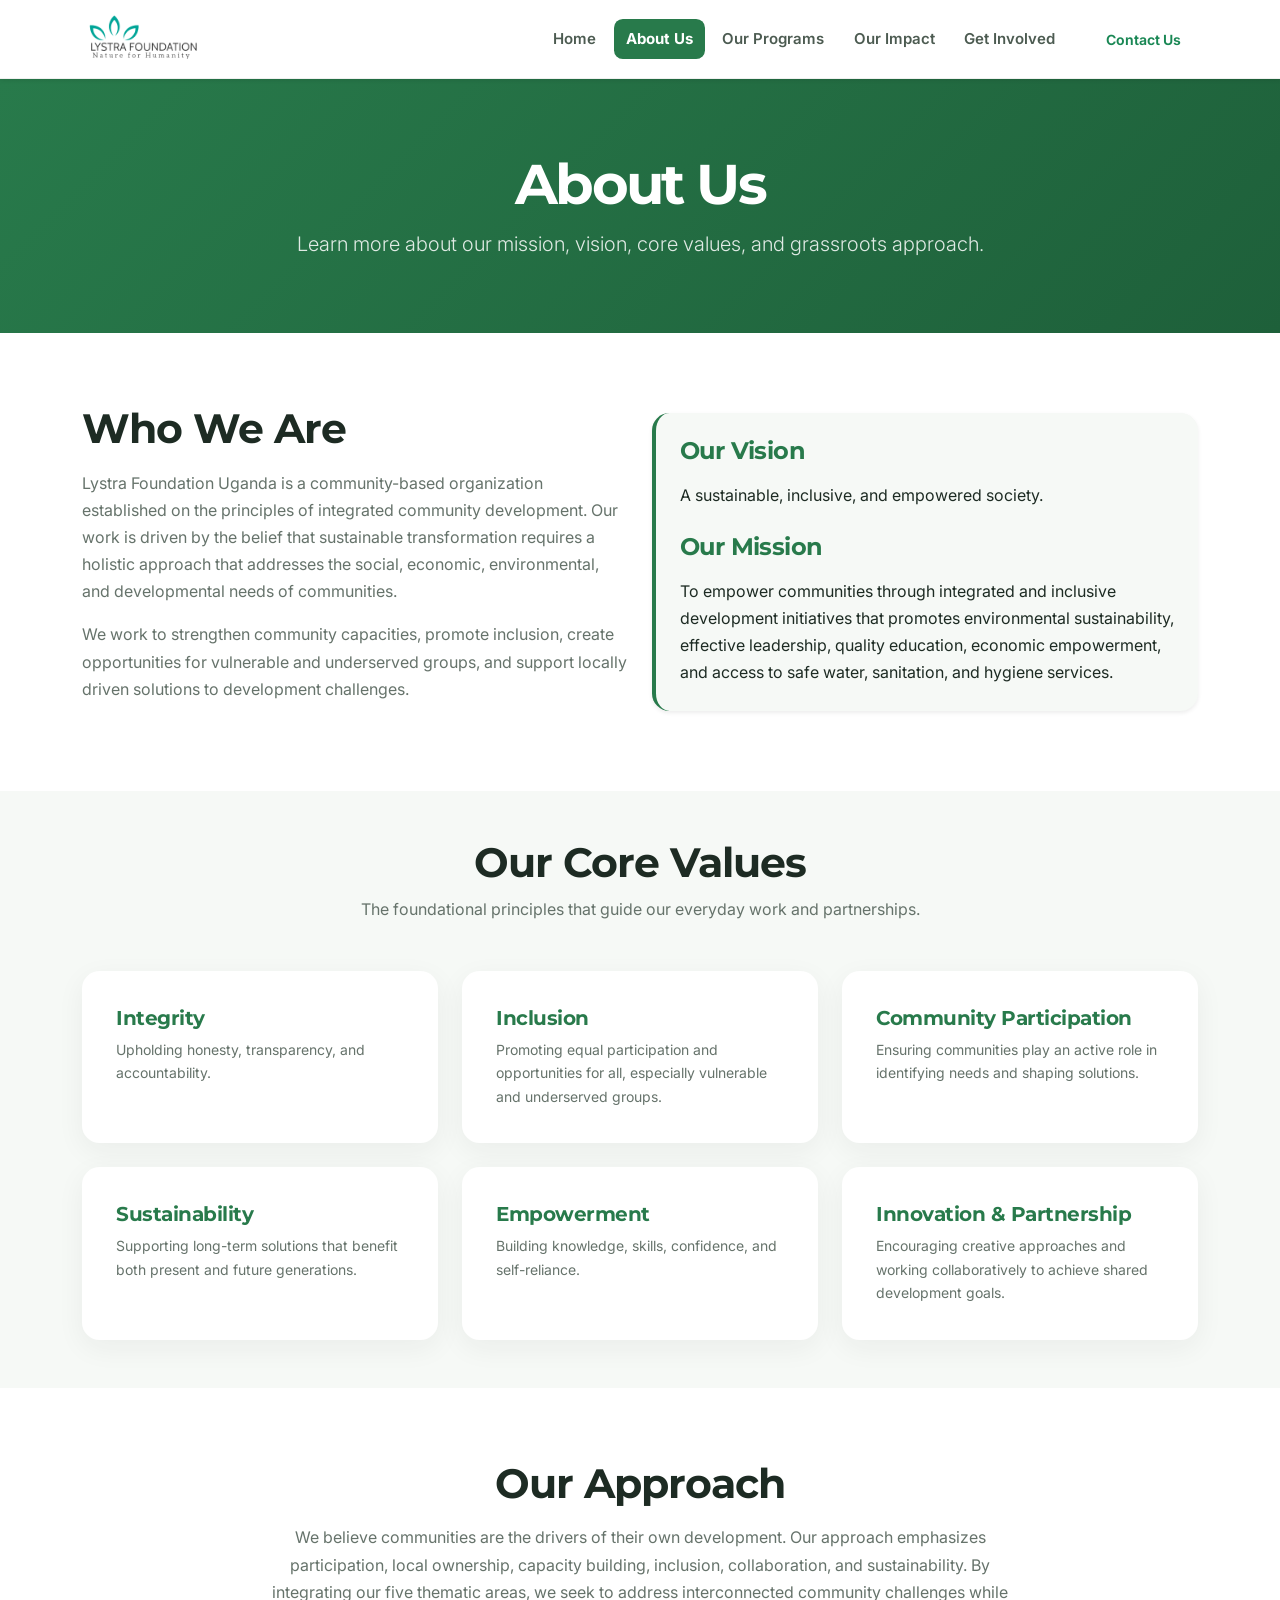
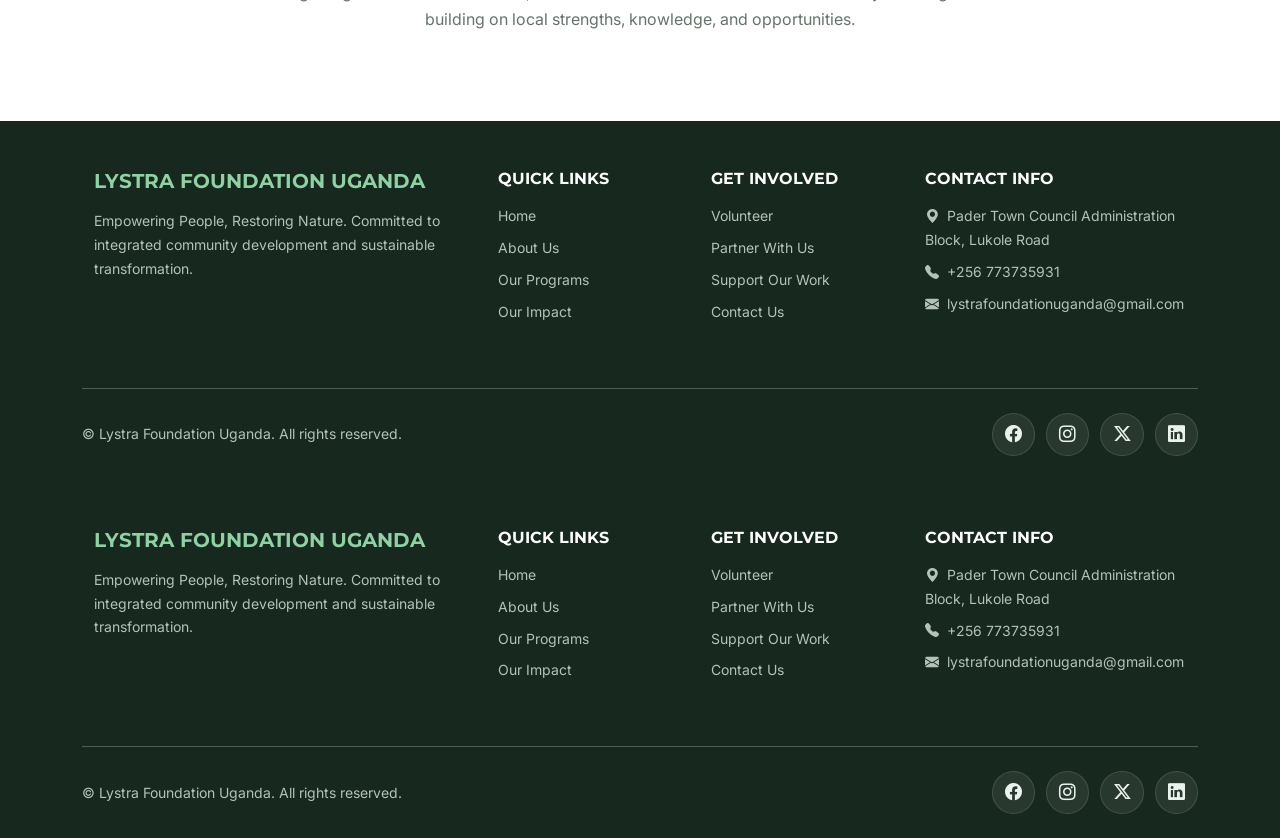
==== about.html @ f98d4e25 "Polish static site headers and homepage hero Co-authored-by: Copilot <223556219+Copilot@users.norepl" ====
<!DOCTYPE html>
<html lang="en">
<head>
    <meta charset="UTF-8">
    <meta name="viewport" content="width=device-width, initial-scale=1.0">
    <title>About Us | Lystra Foundation Uganda</title>
    <link rel="preconnect" href="https://fonts.googleapis.com">
    <link rel="preconnect" href="https://fonts.gstatic.com" crossorigin>
    <link href="https://fonts.googleapis.com/css2?family=Inter:wght@400;500;600;700&family=Montserrat:wght@300;400;500;600;700&display=swap" rel="stylesheet">
    <link href="https://cdn.jsdelivr.net/npm/bootstrap@5.3.2/dist/css/bootstrap.min.css" rel="stylesheet">
    <link href="https://cdn.jsdelivr.net/npm/bootstrap-icons@1.11.3/font/bootstrap-icons.min.css" rel="stylesheet">
    <link rel="stylesheet" href="assets/css/style.css">
</head>
<body>
    <nav class="navbar navbar-expand-lg navbar-light bg-white sticky-top shadow-sm" aria-label="Main navigation">
        <div class="container align-items-center">
            <a class="navbar-brand" href="index.html" aria-label="Lystra Foundation home">
                <img src="assets/images/lystra-logo.png" alt="Lystra Foundation — Nature for Humanity">
            </a>
            <button class="navbar-toggler" type="button" data-bs-toggle="collapse" data-bs-target="#navbarNav" aria-controls="navbarNav" aria-expanded="false" aria-label="Toggle navigation">
                <span class="navbar-toggler-icon"></span>
            </button>
            <div class="collapse navbar-collapse" id="navbarNav">
                <ul class="navbar-nav ms-lg-auto align-items-lg-center">
                    <li class="nav-item"><a class="nav-link" href="index.html">Home</a></li>
                    <li class="nav-item"><a class="nav-link active" href="about.html" aria-current="page">About Us</a></li>
                    <li class="nav-item"><a class="nav-link" href="programs.html">Our Programs</a></li>
                    <li class="nav-item"><a class="nav-link" href="impact.html">Our Impact</a></li>
                    <li class="nav-item"><a class="nav-link" href="get-involved.html">Get Involved</a></li>
                    <li class="nav-item ms-lg-3"><a class="btn btn-outline-success btn-sm px-3" href="contact.html">Contact Us</a></li>
                </ul>
            </div>
        </div>
    </nav>
<!-- Page Header -->
<header class="bg-success text-white py-5 text-center">
    <div class="container py-4">
        <h1 class="display-5 fw-bold">About Us</h1>
        <p class="lead mb-0">Learn more about our mission, vision, core values, and grassroots approach.</p>
    </div>
</header>

<!-- Who We Are -->
<section class="py-5">
    <div class="container py-4">
        <div class="row align-items-center">
            <div class="col-lg-6 mb-4 mb-lg-0">
                <h2 class="fw-bold mb-3">Who We Are</h2>
                <p class="text-muted">Lystra Foundation Uganda is a community-based organization established on the principles of integrated community development. Our work is driven by the belief that sustainable transformation requires a holistic approach that addresses the social, economic, environmental, and developmental needs of communities.</p>
                <p class="text-muted">We work to strengthen community capacities, promote inclusion, create opportunities for vulnerable and underserved groups, and support locally driven solutions to development challenges.</p>
            </div>
            <div class="col-lg-6">
                <div class="p-4 bg-light rounded-3 border-start border-4 border-success shadow-sm">
                    <h3 class="h4 fw-bold text-success mb-3">Our Vision</h3>
                    <p class="mb-4">A sustainable, inclusive, and empowered society.</p>
                    <h3 class="h4 fw-bold text-success mb-3">Our Mission</h3>
                    <p class="mb-0">To empower communities through integrated and inclusive development initiatives that promotes environmental sustainability, effective leadership, quality education, economic empowerment, and access to safe water, sanitation, and hygiene services.</p>
                </div>
            </div>
        </div>
    </div>
</section>

<!-- Core Values -->
<section class="py-5 bg-light">
    <div class="container">
        <div class="text-center mb-5">
            <h2 class="fw-bold">Our Core Values</h2>
            <p class="text-muted">The foundational principles that guide our everyday work and partnerships.</p>
        </div>
        <div class="row g-4">
            <div class="col-md-4">
                <div class="card h-100 border-0 shadow-sm p-3">
                    <div class="card-body">
                        <h4 class="h5 fw-bold text-success">Integrity</h4>
                        <p class="text-muted small mb-0">Upholding honesty, transparency, and accountability.</p>
                    </div>
                </div>
            </div>
            <div class="col-md-4">
                <div class="card h-100 border-0 shadow-sm p-3">
                    <div class="card-body">
                        <h4 class="h5 fw-bold text-success">Inclusion</h4>
                        <p class="text-muted small mb-0">Promoting equal participation and opportunities for all, especially vulnerable and underserved groups.</p>
                    </div>
                </div>
            </div>
            <div class="col-md-4">
                <div class="card h-100 border-0 shadow-sm p-3">
                    <div class="card-body">
                        <h4 class="h5 fw-bold text-success">Community Participation</h4>
                        <p class="text-muted small mb-0">Ensuring communities play an active role in identifying needs and shaping solutions.</p>
                    </div>
                </div>
            </div>
            <div class="col-md-4">
                <div class="card h-100 border-0 shadow-sm p-3">
                    <div class="card-body">
                        <h4 class="h5 fw-bold text-success">Sustainability</h4>
                        <p class="text-muted small mb-0">Supporting long-term solutions that benefit both present and future generations.</p>
                    </div>
                </div>
            </div>
            <div class="col-md-4">
                <div class="card h-100 border-0 shadow-sm p-3">
                    <div class="card-body">
                        <h4 class="h5 fw-bold text-success">Empowerment</h4>
                        <p class="text-muted small mb-0">Building knowledge, skills, confidence, and self-reliance.</p>
                    </div>
                </div>
            </div>
            <div class="col-md-4">
                <div class="card h-100 border-0 shadow-sm p-3">
                    <div class="card-body">
                        <h4 class="h5 fw-bold text-success">Innovation & Partnership</h4>
                        <p class="text-muted small mb-0">Encouraging creative approaches and working collaboratively to achieve shared development goals.</p>
                    </div>
                </div>
            </div>
        </div>
    </div>
</section>

<!-- Our Approach -->
<section class="py-5">
    <div class="container py-4">
        <div class="row justify-content-center text-center">
            <div class="col-lg-8">
                <h2 class="fw-bold mb-3">Our Approach</h2>
                <p class="text-muted">We believe communities are the drivers of their own development. Our approach emphasizes participation, local ownership, capacity building, inclusion, collaboration, and sustainability. By integrating our five thematic areas, we seek to address interconnected community challenges while building on local strengths, knowledge, and opportunities.</p>
            </div>
        </div>
    </div>
</section>

<!-- Footer -->
    <footer class="bg-dark text-white pt-5 pb-4">
        <div class="container text-center text-md-start">
            <div class="row g-4">
                <div class="col-md-4 col-lg-4 col-xl-4 mx-auto mb-4">
                    <h5 class="text-uppercase fw-bold text-success mb-3">Lystra Foundation Uganda</h5>
                    <p class="small text-muted">Empowering People, Restoring Nature. Committed to integrated community development and sustainable transformation.</p>
                </div>
                <div class="col-md-2 col-lg-2 col-xl-2 mx-auto mb-4">
                    <h6 class="text-uppercase fw-bold mb-3">Quick Links</h6>
                    <ul class="list-unstyled small">
                        <li class="mb-2"><a href="index.html" class="text-decoration-none text-muted">Home</a></li>
                        <li class="mb-2"><a href="about.html" class="text-decoration-none text-muted">About Us</a></li>
                        <li class="mb-2"><a href="programs.html" class="text-decoration-none text-muted">Our Programs</a></li>
                        <li class="mb-2"><a href="impact.html" class="text-decoration-none text-muted">Our Impact</a></li>
                    </ul>
                </div>
                <div class="col-md-3 col-lg-2 col-xl-2 mx-auto mb-4">
                    <h6 class="text-uppercase fw-bold mb-3">Get Involved</h6>
                    <ul class="list-unstyled small">
                        <li class="mb-2"><a href="get-involved.html" class="text-decoration-none text-muted">Volunteer</a></li>
                        <li class="mb-2"><a href="get-involved.html" class="text-decoration-none text-muted">Partner With Us</a></li>
                        <li class="mb-2"><a href="get-involved.html" class="text-decoration-none text-muted">Support Our Work</a></li>
                        <li class="mb-2"><a href="contact.html" class="text-decoration-none text-muted">Contact Us</a></li>
                    </ul>
                </div>
                <div class="col-md-4 col-lg-3 col-xl-3 mx-auto mb-md-0 mb-4">
                    <h6 class="text-uppercase fw-bold mb-3">Contact Info</h6>
                    <p class="small text-muted mb-2"><i class="bi bi-geo-alt-fill me-2"></i>Pader Town Council Administration Block, Lukole Road</p>
                    <p class="small text-muted mb-2"><i class="bi bi-telephone-fill me-2"></i>+256 773735931</p>
                    <p class="small text-muted mb-0"><i class="bi bi-envelope-fill me-2"></i>lystrafoundationuganda@gmail.com</p>
                </div>
            </div>
            <hr class="my-4 bg-secondary">
            <div class="row align-items-center gy-3">
                <div class="col-md-7 text-center text-md-start">
                    <p class="small text-muted mb-0">&copy; Lystra Foundation Uganda. All rights reserved.</p>
                </div>
                <div class="col-md-5 text-center text-md-end">
                    <div class="social-links" aria-label="Social media links">
                        <a href="#" aria-label="Facebook"><i class="bi bi-facebook"></i></a>
                        <a href="#" aria-label="Instagram"><i class="bi bi-instagram"></i></a>
                        <a href="#" aria-label="X"><i class="bi bi-twitter-x"></i></a>
                        <a href="#" aria-label="LinkedIn"><i class="bi bi-linkedin"></i></a>
                    </div>
                </div>
            </div>
        </div>
    </footer>

    <!-- Bootstrap 5 JS Bundle -->
    <script src="https://cdn.jsdelivr.net/npm/bootstrap@5.3.2/dist/js/bootstrap.bundle.min.js"></script>
    <!-- Custom JS -->
    <script src="assets/js/main.js"></script>
</body>
</html>

<!-- Footer -->
    <footer class="bg-dark text-white pt-5 pb-4">
        <div class="container text-center text-md-start">
            <div class="row g-4">
                <div class="col-md-4 col-lg-4 col-xl-4 mx-auto mb-4">
                    <h5 class="text-uppercase fw-bold text-success mb-3">Lystra Foundation Uganda</h5>
                    <p class="small text-muted">Empowering People, Restoring Nature. Committed to integrated community development and sustainable transformation.</p>
                </div>
                <div class="col-md-2 col-lg-2 col-xl-2 mx-auto mb-4">
                    <h6 class="text-uppercase fw-bold mb-3">Quick Links</h6>
                    <ul class="list-unstyled small">
                        <li class="mb-2"><a href="index.html" class="text-decoration-none text-muted">Home</a></li>
                        <li class="mb-2"><a href="about.html" class="text-decoration-none text-muted">About Us</a></li>
                        <li class="mb-2"><a href="programs.html" class="text-decoration-none text-muted">Our Programs</a></li>
                        <li class="mb-2"><a href="impact.html" class="text-decoration-none text-muted">Our Impact</a></li>
                    </ul>
                </div>
                <div class="col-md-3 col-lg-2 col-xl-2 mx-auto mb-4">
                    <h6 class="text-uppercase fw-bold mb-3">Get Involved</h6>
                    <ul class="list-unstyled small">
                        <li class="mb-2"><a href="get-involved.html" class="text-decoration-none text-muted">Volunteer</a></li>
                        <li class="mb-2"><a href="get-involved.html" class="text-decoration-none text-muted">Partner With Us</a></li>
                        <li class="mb-2"><a href="get-involved.html" class="text-decoration-none text-muted">Support Our Work</a></li>
                        <li class="mb-2"><a href="contact.html" class="text-decoration-none text-muted">Contact Us</a></li>
                    </ul>
                </div>
                <div class="col-md-4 col-lg-3 col-xl-3 mx-auto mb-md-0 mb-4">
                    <h6 class="text-uppercase fw-bold mb-3">Contact Info</h6>
                    <p class="small text-muted mb-2"><i class="bi bi-geo-alt-fill me-2"></i>Pader Town Council Administration Block, Lukole Road</p>
                    <p class="small text-muted mb-2"><i class="bi bi-telephone-fill me-2"></i>+256 773735931</p>
                    <p class="small text-muted mb-0"><i class="bi bi-envelope-fill me-2"></i>lystrafoundationuganda@gmail.com</p>
                </div>
            </div>
            <hr class="my-4 bg-secondary">
            <div class="row align-items-center gy-3">
                <div class="col-md-7 text-center text-md-start">
                    <p class="small text-muted mb-0">&copy; Lystra Foundation Uganda. All rights reserved.</p>
                </div>
                <div class="col-md-5 text-center text-md-end">
                    <div class="social-links" aria-label="Social media links">
                        <a href="#" aria-label="Facebook"><i class="bi bi-facebook"></i></a>
                        <a href="#" aria-label="Instagram"><i class="bi bi-instagram"></i></a>
                        <a href="#" aria-label="X"><i class="bi bi-twitter-x"></i></a>
                        <a href="#" aria-label="LinkedIn"><i class="bi bi-linkedin"></i></a>
                    </div>
                </div>
            </div>
        </div>
    </footer>

    <!-- Bootstrap 5 JS Bundle -->
    <script src="https://cdn.jsdelivr.net/npm/bootstrap@5.3.2/dist/js/bootstrap.bundle.min.js"></script>
    <!-- Custom JS -->
    <script src="assets/js/main.js"></script>
</body>
</html>
---- assets/css/style.css ----
:root {
    --bs-success: #287a4b;
    --bs-success-rgb: 40, 122, 75;
    --bs-light-rgb: 246, 249, 246;
    --lystra-ink: #1d2b23;
    --lystra-muted: #66736b;
    --lystra-green: #287a4b;
    --lystra-green-dark: #1e603a;
    --lystra-surface: #f6f9f6;
    --lystra-border: #e4ebe5;
    --lystra-radius: 1.1rem;
    --lystra-shadow: 0 1rem 2.5rem rgba(29, 43, 35, 0.08);
}

html {
    scroll-behavior: smooth;
}

body {
    color: var(--lystra-ink);
    background: #fff;
    font-family: Inter, -apple-system, BlinkMacSystemFont, "Segoe UI", Roboto, "Helvetica Neue", Arial, sans-serif;
    line-height: 1.7;
    -webkit-font-smoothing: antialiased;
}

::selection {
    color: #fff;
    background: var(--lystra-green);
}

a {
    text-underline-offset: 0.2em;
}

a:focus-visible,
button:focus-visible,
input:focus-visible,
textarea:focus-visible,
select:focus-visible {
    outline: 3px solid rgba(40, 122, 75, 0.35);
    outline-offset: 3px;
}

h1,
h2,
h3,
h4,
h5,
h6 {
    font-family: Montserrat, "Segoe UI", Roboto, Arial, sans-serif;
    color: var(--lystra-ink);
    line-height: 1.2;
    letter-spacing: -0.025em;
}

.text-muted {
    color: var(--lystra-muted) !important;
}

.navbar {
    border-bottom: 1px solid rgba(29, 43, 35, 0.07);
    padding-top: 0.7rem;
    padding-bottom: 0.7rem;
}

.navbar-brand {
    display: inline-flex;
    align-items: center;
    flex-shrink: 0;
    margin-right: 1.5rem;
    padding-top: 0;
    padding-bottom: 0;
}

.navbar-brand img {
    display: block;
    width: auto;
    max-width: min(15rem, 60vw);
    height: 3.5rem;
    object-fit: contain;
}

.navbar-nav {
    gap: 0.35rem;
}

.navbar .nav-link {
    position: relative;
    padding: 0.6rem 0.75rem !important;
    border-radius: 0.55rem;
    color: #4c5b51;
    font-size: 0.94rem;
    font-weight: 600;
    line-height: 1.35;
    white-space: nowrap;
    transition: color 160ms ease, background-color 160ms ease, transform 160ms ease;
}

.navbar .nav-link:hover,
.navbar .nav-link:focus {
    color: #fff !important;
    background-color: var(--lystra-green-dark);
    transform: translateY(-1px);
}

.navbar .nav-link.active {
    color: #fff !important;
    background-color: var(--lystra-green);
    font-weight: 700;
}

.navbar-toggler {
    border-color: var(--lystra-border);
    padding: 0.45rem 0.65rem;
}

.navbar-toggler:focus {
    box-shadow: 0 0 0 0.2rem rgba(40, 122, 75, 0.14);
}

.navbar-nav .btn {
    display: inline-flex;
    min-height: 2.65rem;
    align-items: center;
    justify-content: center;
    border-color: transparent;
    white-space: nowrap;
}

.btn {
    border-radius: 0.7rem;
    font-weight: 650;
    transition: transform 160ms ease, box-shadow 160ms ease, background-color 160ms ease;
}

.btn-success {
    --bs-btn-bg: var(--lystra-green);
    --bs-btn-border-color: var(--lystra-green);
    --bs-btn-hover-bg: var(--lystra-green-dark);
    --bs-btn-hover-border-color: var(--lystra-green-dark);
    --bs-btn-active-bg: var(--lystra-green-dark);
    --bs-btn-active-border-color: var(--lystra-green-dark);
}

.btn:hover {
    transform: translateY(-1px);
}

body > header.bg-dark,
body > header.bg-success {
    position: relative;
    overflow: hidden;
}

body > header.bg-dark {
    display: flex;
    min-height: clamp(34rem, 72vh, 48rem);
    align-items: center;
    background-position: center;
}

body > header.bg-dark h1 {
    max-width: 850px;
    margin-right: auto;
    margin-left: auto;
    color: #fff;
    font-size: clamp(2.5rem, 6vw, 4.8rem);
    letter-spacing: -0.055em;
    text-wrap: balance;
    text-shadow: 0 2px 24px rgba(0, 0, 0, 0.2);
}

body > header.bg-dark p {
    max-width: 760px;
    text-shadow: 0 1px 12px rgba(0, 0, 0, 0.25);
}

body > header.bg-success {
    background: linear-gradient(135deg, #287a4b 0%, #1e603a 100%) !important;
}

body > header.bg-success h1 {
    color: #fff;
    font-size: clamp(2.25rem, 5vw, 3.5rem);
    letter-spacing: -0.045em;
}

body > header.bg-success p {
    max-width: 760px;
    margin-right: auto;
    margin-left: auto;
    color: rgba(255, 255, 255, 0.86);
}

section h2 {
    font-size: clamp(1.8rem, 3.4vw, 2.55rem);
}

section.bg-light {
    background-color: var(--lystra-surface) !important;
}

.card {
    border-radius: var(--lystra-radius);
    background-color: #fff;
    box-shadow: 0 0.5rem 1.8rem rgba(29, 43, 35, 0.055) !important;
    transition: transform 180ms ease, box-shadow 180ms ease;
}

.card:hover {
    transform: translateY(-4px);
    box-shadow: var(--lystra-shadow) !important;
}

.card .card-body {
    padding: 1.15rem;
}

.rounded-3 {
    border-radius: var(--lystra-radius) !important;
}

.border-start.border-4.border-success {
    border-left-color: var(--lystra-green) !important;
}

.badge.bg-success {
    border-radius: 999px;
    padding: 0.48rem 0.75rem;
    font-weight: 650;
    letter-spacing: 0.015em;
}

.form-label {
    color: var(--lystra-ink);
    font-weight: 600;
}

.form-control {
    min-height: 3rem;
    border-color: #dce5dd;
    border-radius: 0.7rem;
    color: var(--lystra-ink);
}

.form-control:focus {
    border-color: rgba(40, 122, 75, 0.65);
    box-shadow: 0 0 0 0.22rem rgba(40, 122, 75, 0.12);
}

textarea.form-control {
    min-height: auto;
}

footer.bg-dark {
    background: #17281e !important;
}

footer h5,
footer h6 {
    color: #fff;
    letter-spacing: 0;
}

footer .text-success {
    color: #8ed1a3 !important;
}

footer .text-muted {
    color: #b5c2b8 !important;
}

footer a {
    transition: color 160ms ease;
}

footer a:hover {
    color: #fff !important;
}

.social-links {
    display: inline-flex;
    align-items: center;
    justify-content: center;
    gap: 0.7rem;
}

.social-links a {
    display: inline-flex;
    align-items: center;
    justify-content: center;
    width: 2.7rem;
    height: 2.7rem;
    border-radius: 50%;
    background: rgba(255, 255, 255, 0.08);
    color: #eaf2ee !important;
    border: 1px solid rgba(255, 255, 255, 0.12);
    transition: transform 180ms ease, background-color 180ms ease, border-color 180ms ease;
}

.social-links a:hover,
.social-links a:focus-visible {
    transform: translateY(-2px);
    background: rgba(40, 122, 75, 0.28);
    border-color: rgba(40, 122, 75, 0.6);
    color: #fff !important;
    text-decoration: none;
}

.social-links i {
    font-size: 1.05rem;
    line-height: 1;
}

@media (max-width: 991.98px) {
    .navbar-collapse {
        margin-top: 0.75rem;
        padding-top: 0.65rem;
        border-top: 1px solid var(--lystra-border);
    }

    .navbar-nav {
        align-items: stretch !important;
        gap: 0.15rem;
    }

    .navbar .nav-link {
        padding: 0.7rem 0.75rem !important;
    }

    .navbar-nav .btn {
        width: 100%;
        margin-top: 0.35rem;
        padding: 0.65rem 0.9rem !important;
    }

    body > header.bg-dark {
        min-height: 36rem;
    }
}

@media (max-width: 575.98px) {
    .navbar-brand img {
        height: 3rem;
    }

    body > header.bg-dark {
        min-height: 34rem;
    }

    body > header.bg-dark .container {
        padding-top: 3rem !important;
        padding-bottom: 3rem !important;
    }

    body > header.bg-dark .d-flex {
        flex-direction: column;
        align-items: center;
    }

    body > header.bg-dark .d-flex .btn {
        width: min(100%, 18rem);
    }

    footer .container {
        text-align: left !important;
    }
}

@media (prefers-reduced-motion: reduce) {
    html {
        scroll-behavior: auto;
    }

    *,
    *::before,
    *::after {
        transition-duration: 0.01ms !important;
        animation-duration: 0.01ms !important;
        animation-iteration-count: 1 !important;
    }
}
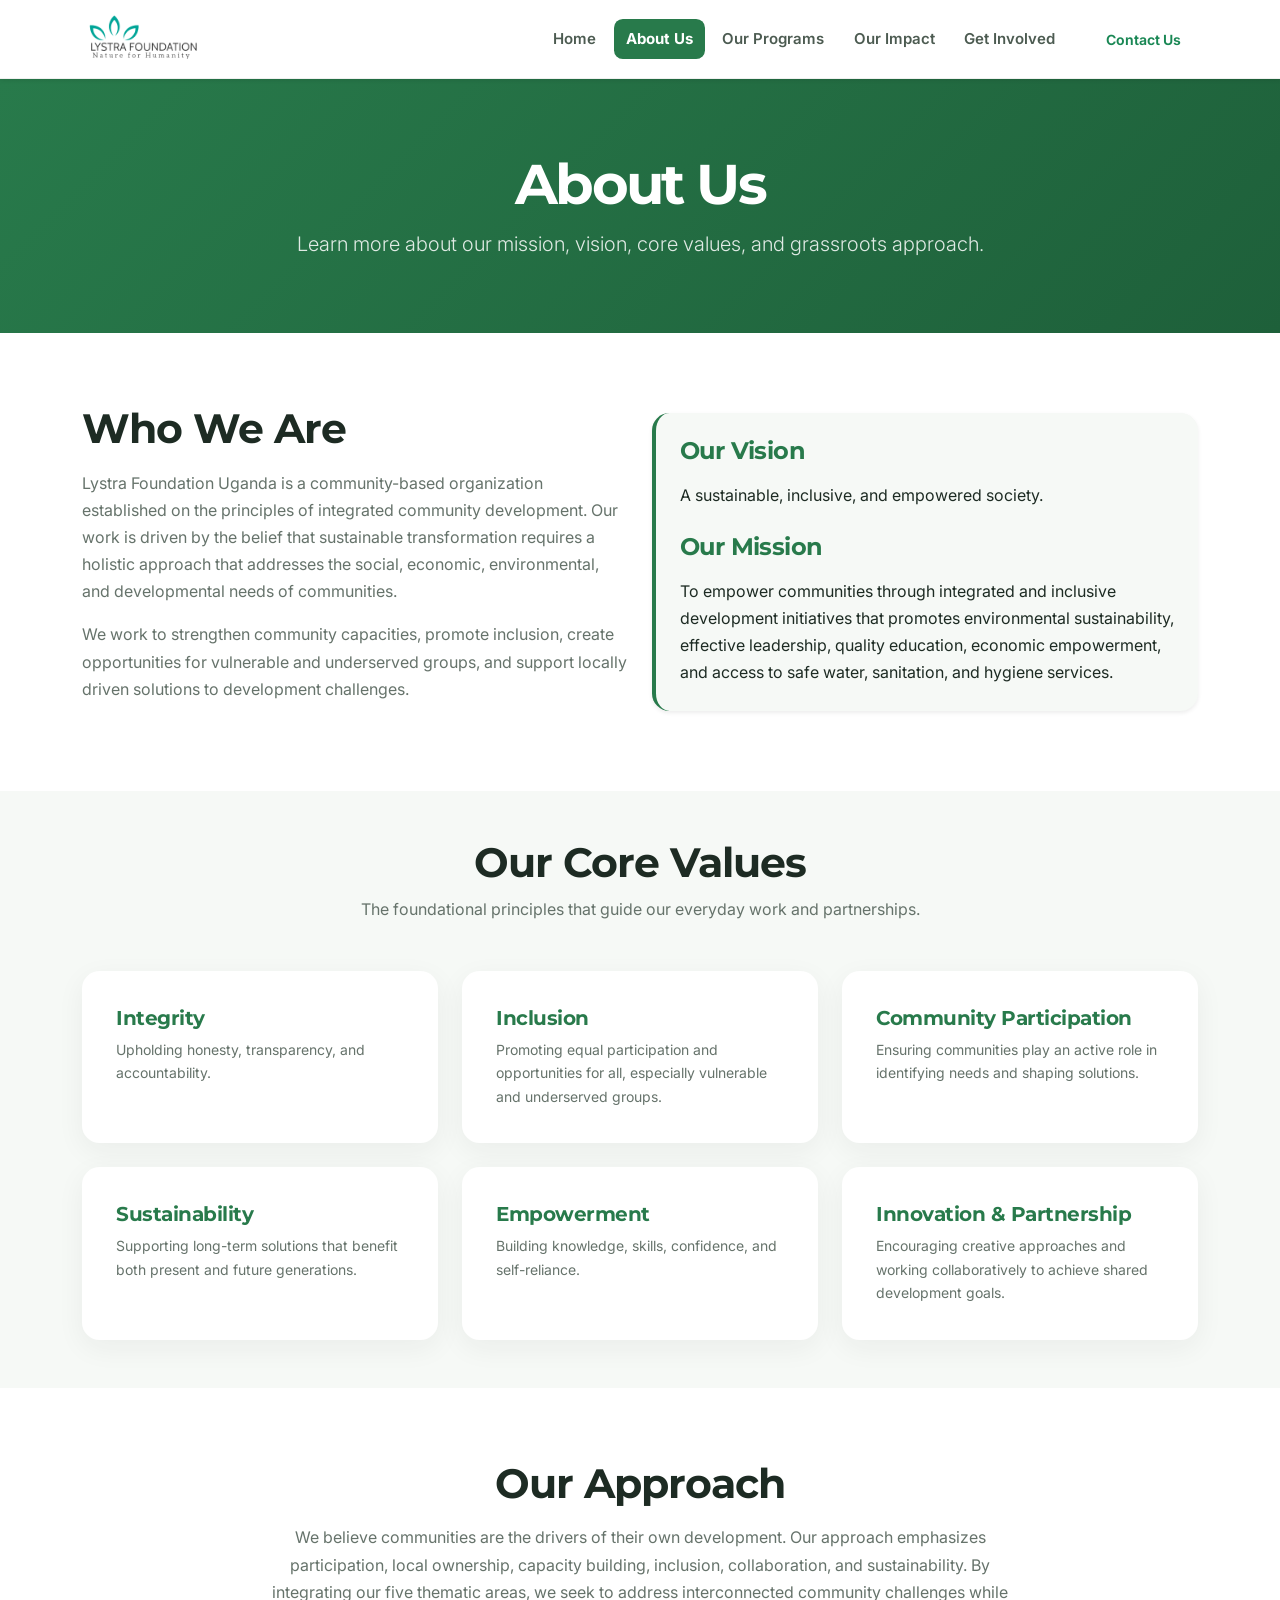
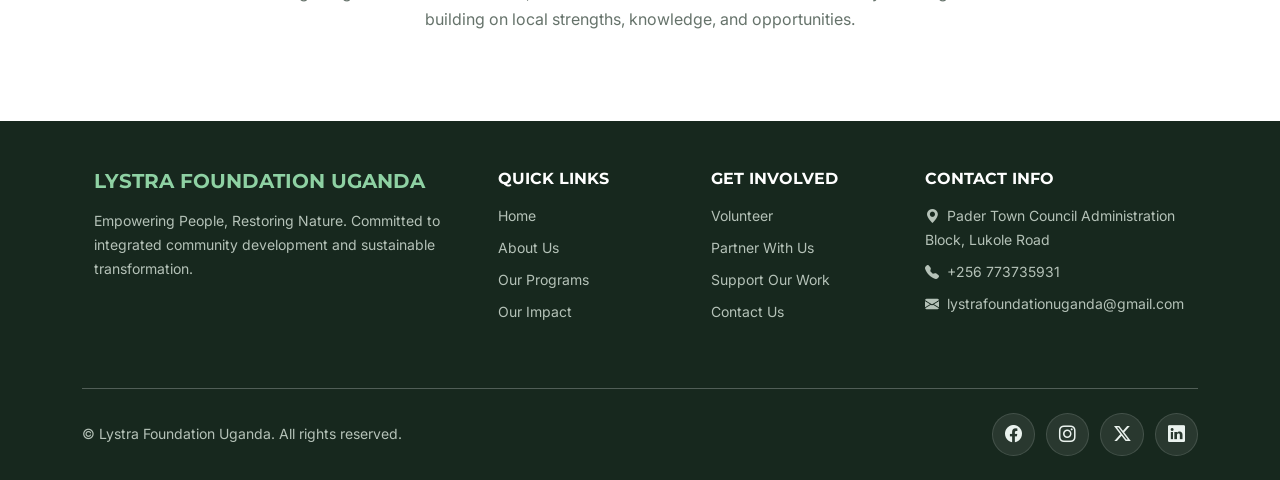
==== commit 7826bf84: "Remove duplicate footer markup Co-authored-by: Copilot <223556219+Copilot@users.noreply.github.com>" ====
--- a/about.html
+++ b/about.html
@@ -188,61 +188,4 @@
     <!-- Custom JS -->
     <script src="assets/js/main.js"></script>
 </body>
-</html>
-
-<!-- Footer -->
-    <footer class="bg-dark text-white pt-5 pb-4">
-        <div class="container text-center text-md-start">
-            <div class="row g-4">
-                <div class="col-md-4 col-lg-4 col-xl-4 mx-auto mb-4">
-                    <h5 class="text-uppercase fw-bold text-success mb-3">Lystra Foundation Uganda</h5>
-                    <p class="small text-muted">Empowering People, Restoring Nature. Committed to integrated community development and sustainable transformation.</p>
-                </div>
-                <div class="col-md-2 col-lg-2 col-xl-2 mx-auto mb-4">
-                    <h6 class="text-uppercase fw-bold mb-3">Quick Links</h6>
-                    <ul class="list-unstyled small">
-                        <li class="mb-2"><a href="index.html" class="text-decoration-none text-muted">Home</a></li>
-                        <li class="mb-2"><a href="about.html" class="text-decoration-none text-muted">About Us</a></li>
-                        <li class="mb-2"><a href="programs.html" class="text-decoration-none text-muted">Our Programs</a></li>
-                        <li class="mb-2"><a href="impact.html" class="text-decoration-none text-muted">Our Impact</a></li>
-                    </ul>
-                </div>
-                <div class="col-md-3 col-lg-2 col-xl-2 mx-auto mb-4">
-                    <h6 class="text-uppercase fw-bold mb-3">Get Involved</h6>
-                    <ul class="list-unstyled small">
-                        <li class="mb-2"><a href="get-involved.html" class="text-decoration-none text-muted">Volunteer</a></li>
-                        <li class="mb-2"><a href="get-involved.html" class="text-decoration-none text-muted">Partner With Us</a></li>
-                        <li class="mb-2"><a href="get-involved.html" class="text-decoration-none text-muted">Support Our Work</a></li>
-                        <li class="mb-2"><a href="contact.html" class="text-decoration-none text-muted">Contact Us</a></li>
-                    </ul>
-                </div>
-                <div class="col-md-4 col-lg-3 col-xl-3 mx-auto mb-md-0 mb-4">
-                    <h6 class="text-uppercase fw-bold mb-3">Contact Info</h6>
-                    <p class="small text-muted mb-2"><i class="bi bi-geo-alt-fill me-2"></i>Pader Town Council Administration Block, Lukole Road</p>
-                    <p class="small text-muted mb-2"><i class="bi bi-telephone-fill me-2"></i>+256 773735931</p>
-                    <p class="small text-muted mb-0"><i class="bi bi-envelope-fill me-2"></i>lystrafoundationuganda@gmail.com</p>
-                </div>
-            </div>
-            <hr class="my-4 bg-secondary">
-            <div class="row align-items-center gy-3">
-                <div class="col-md-7 text-center text-md-start">
-                    <p class="small text-muted mb-0">&copy; Lystra Foundation Uganda. All rights reserved.</p>
-                </div>
-                <div class="col-md-5 text-center text-md-end">
-                    <div class="social-links" aria-label="Social media links">
-                        <a href="#" aria-label="Facebook"><i class="bi bi-facebook"></i></a>
-                        <a href="#" aria-label="Instagram"><i class="bi bi-instagram"></i></a>
-                        <a href="#" aria-label="X"><i class="bi bi-twitter-x"></i></a>
-                        <a href="#" aria-label="LinkedIn"><i class="bi bi-linkedin"></i></a>
-                    </div>
-                </div>
-            </div>
-        </div>
-    </footer>
-
-    <!-- Bootstrap 5 JS Bundle -->
-    <script src="https://cdn.jsdelivr.net/npm/bootstrap@5.3.2/dist/js/bootstrap.bundle.min.js"></script>
-    <!-- Custom JS -->
-    <script src="assets/js/main.js"></script>
-</body>
-</html>
+</html>
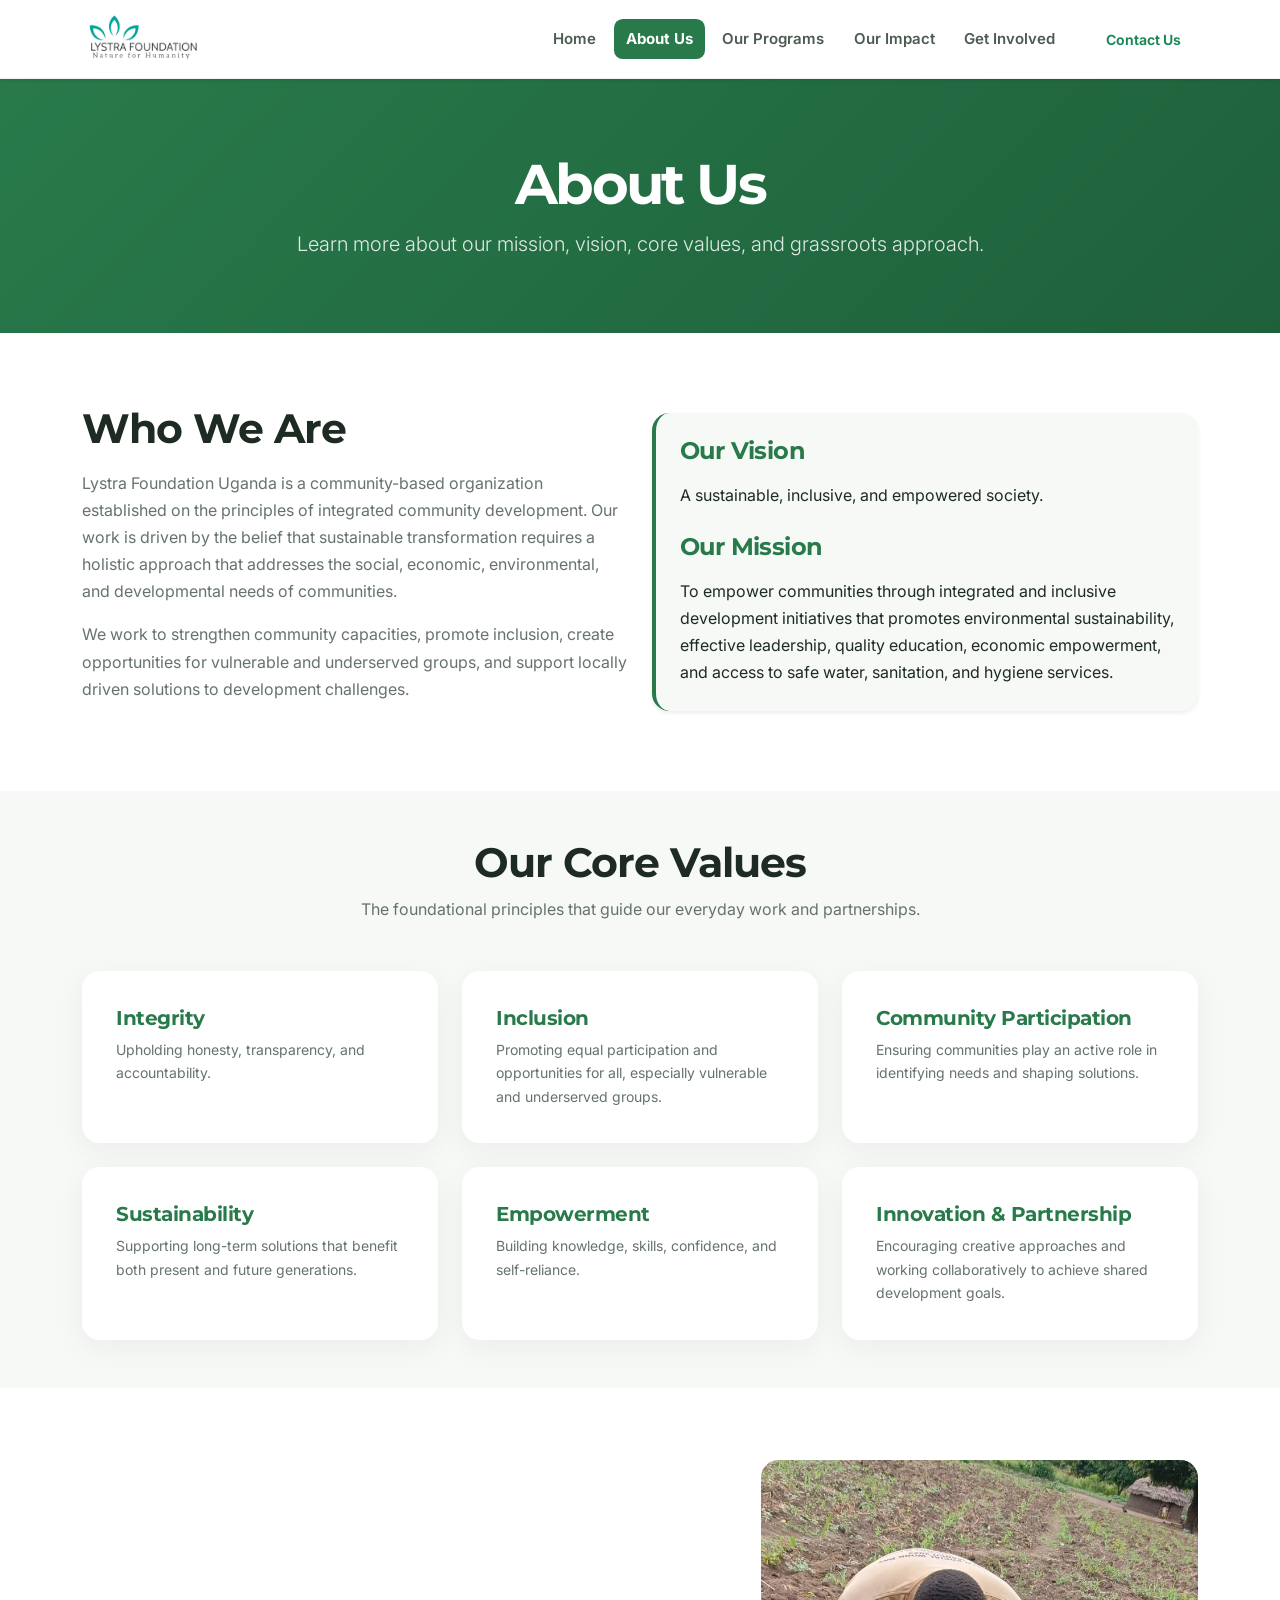
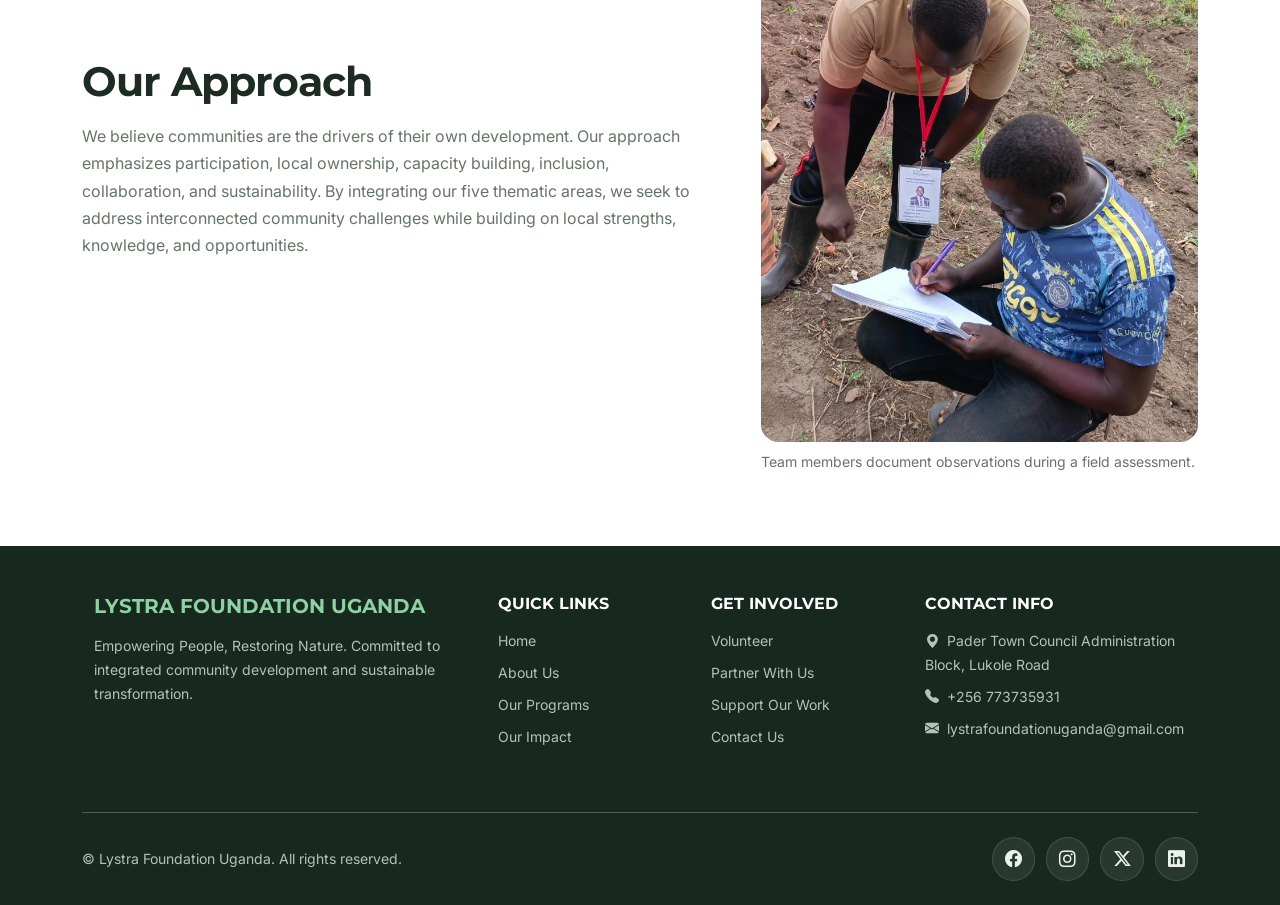
==== commit 26bb856b: "Add community project photos Co-authored-by: Copilot <223556219+Copilot@users.noreply.github.com>" ====
--- a/about.html
+++ b/about.html
@@ -9,7 +9,7 @@
     <link href="https://fonts.googleapis.com/css2?family=Inter:wght@400;500;600;700&family=Montserrat:wght@300;400;500;600;700&display=swap" rel="stylesheet">
     <link href="https://cdn.jsdelivr.net/npm/bootstrap@5.3.2/dist/css/bootstrap.min.css" rel="stylesheet">
     <link href="https://cdn.jsdelivr.net/npm/bootstrap-icons@1.11.3/font/bootstrap-icons.min.css" rel="stylesheet">
-    <link rel="stylesheet" href="assets/css/style.css">
+    <link rel="stylesheet" href="assets/css/style.css?v=photos-2">
 </head>
 <body>
     <nav class="navbar navbar-expand-lg navbar-light bg-white sticky-top shadow-sm" aria-label="Main navigation">
@@ -124,10 +124,16 @@
 <!-- Our Approach -->
 <section class="py-5">
     <div class="container py-4">
-        <div class="row justify-content-center text-center">
-            <div class="col-lg-8">
+        <div class="row align-items-center g-5">
+            <div class="col-lg-7">
                 <h2 class="fw-bold mb-3">Our Approach</h2>
                 <p class="text-muted">We believe communities are the drivers of their own development. Our approach emphasizes participation, local ownership, capacity building, inclusion, collaboration, and sustainability. By integrating our five thematic areas, we seek to address interconnected community challenges while building on local strengths, knowledge, and opportunities.</p>
+            </div>
+            <div class="col-lg-5">
+                <figure class="mb-0">
+                    <img class="story-photo field-assessment-photo" src="assets/images/community-field-assessment.jpg" alt="Lystra Foundation team members record observations during a field assessment" loading="lazy" decoding="async">
+                    <figcaption class="small text-muted mt-2">Team members document observations during a field assessment.</figcaption>
+                </figure>
             </div>
         </div>
     </div>
--- a/assets/css/style.css
+++ b/assets/css/style.css
@@ -160,6 +160,34 @@
     background-position: center;
 }
 
+.home-hero {
+    isolation: isolate;
+    background-color: #17281e;
+}
+
+.home-hero::before {
+    position: absolute;
+    z-index: 0;
+    background: linear-gradient(90deg, rgba(15, 32, 22, 0.82), rgba(15, 32, 22, 0.48));
+    content: "";
+    inset: 0;
+}
+
+.home-hero .hero-image {
+    position: absolute;
+    z-index: -1;
+    width: 100%;
+    height: 100%;
+    inset: 0;
+    object-fit: cover;
+    object-position: center 48%;
+}
+
+.home-hero .container {
+    position: relative;
+    z-index: 1;
+}
+
 body > header.bg-dark h1 {
     max-width: 850px;
     margin-right: auto;
@@ -219,6 +247,34 @@
 
 .rounded-3 {
     border-radius: var(--lystra-radius) !important;
+}
+
+.story-photo {
+    display: block;
+    width: 100%;
+    aspect-ratio: 16 / 10;
+    height: 15rem;
+    border-radius: var(--lystra-radius);
+    object-fit: cover;
+}
+
+.field-assessment-photo {
+    aspect-ratio: 3 / 4;
+    height: auto;
+    object-position: center;
+}
+
+.project-gallery .story-photo {
+    height: 13rem;
+}
+
+.impact-photo {
+    display: block;
+    width: 100%;
+    height: clamp(20rem, 38vw, 28rem);
+    border-radius: var(--lystra-radius);
+    object-fit: cover;
+    object-position: center 34%;
 }
 
 .border-start.border-4.border-success {
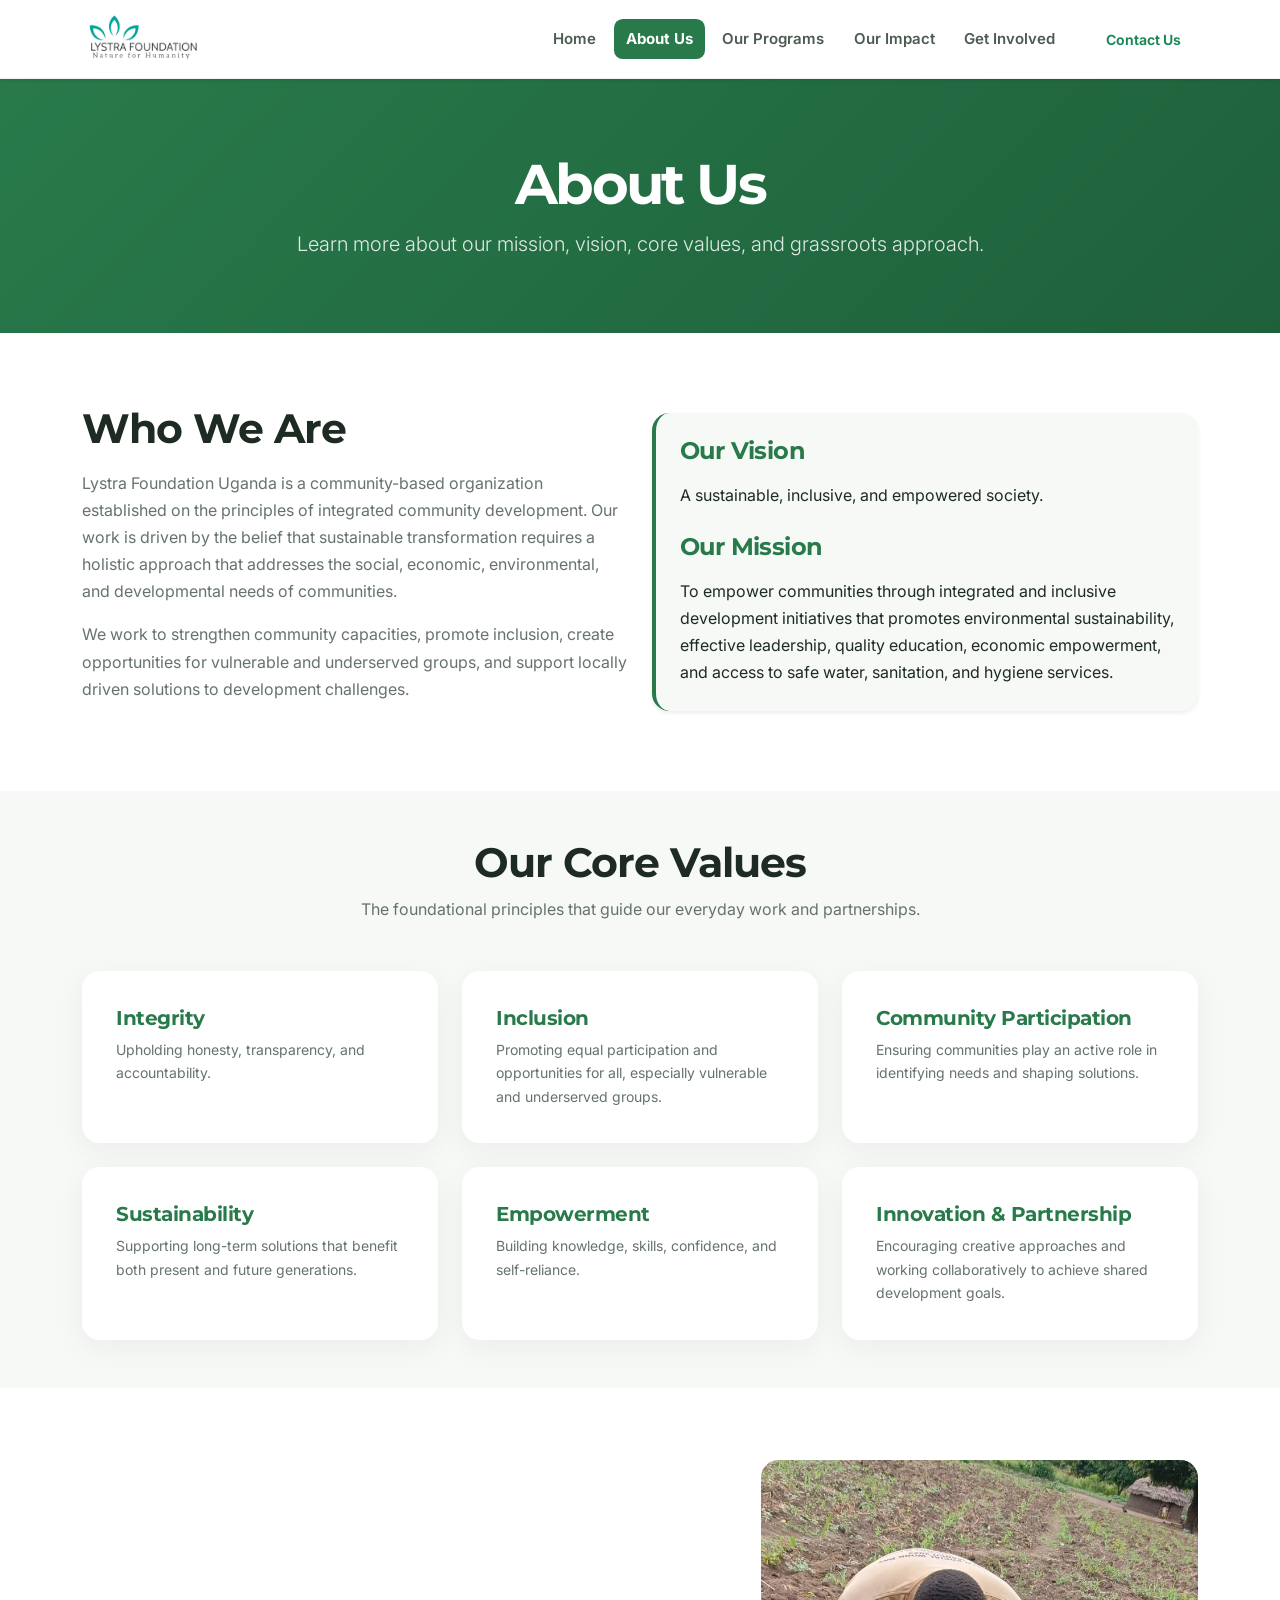
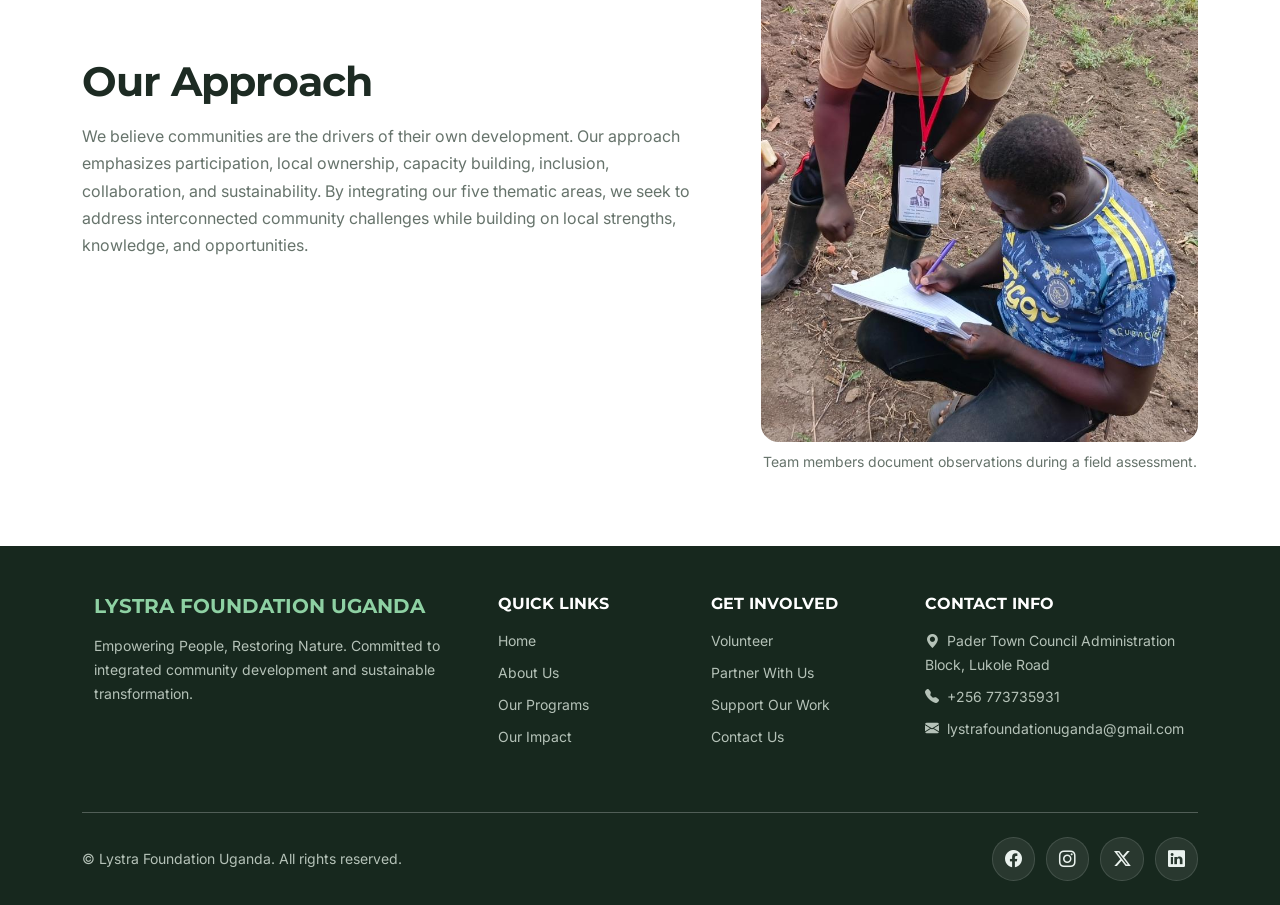
==== commit 9ccfee98: "Show project photos at full width Co-authored-by: Copilot <223556219+Copilot@users.noreply.github.co" ====
--- a/about.html
+++ b/about.html
@@ -9,7 +9,7 @@
     <link href="https://fonts.googleapis.com/css2?family=Inter:wght@400;500;600;700&family=Montserrat:wght@300;400;500;600;700&display=swap" rel="stylesheet">
     <link href="https://cdn.jsdelivr.net/npm/bootstrap@5.3.2/dist/css/bootstrap.min.css" rel="stylesheet">
     <link href="https://cdn.jsdelivr.net/npm/bootstrap-icons@1.11.3/font/bootstrap-icons.min.css" rel="stylesheet">
-    <link rel="stylesheet" href="assets/css/style.css?v=photos-2">
+    <link rel="stylesheet" href="assets/css/style.css?v=photos-4">
 </head>
 <body>
     <nav class="navbar navbar-expand-lg navbar-light bg-white sticky-top shadow-sm" aria-label="Main navigation">
--- a/assets/css/style.css
+++ b/assets/css/style.css
@@ -253,7 +253,8 @@
     display: block;
     width: 100%;
     aspect-ratio: 16 / 10;
-    height: 15rem;
+    height: 20rem;
+    margin-inline: auto;
     border-radius: var(--lystra-radius);
     object-fit: cover;
 }
@@ -265,13 +266,18 @@
 }
 
 .project-gallery .story-photo {
-    height: 13rem;
+    height: 20rem;
+}
+
+.story-photo + figcaption {
+    text-align: center;
 }
 
 .impact-photo {
     display: block;
     width: 100%;
-    height: clamp(20rem, 38vw, 28rem);
+    height: clamp(24rem, 45vw, 32rem);
+    margin-inline: auto;
     border-radius: var(--lystra-radius);
     object-fit: cover;
     object-position: center 34%;
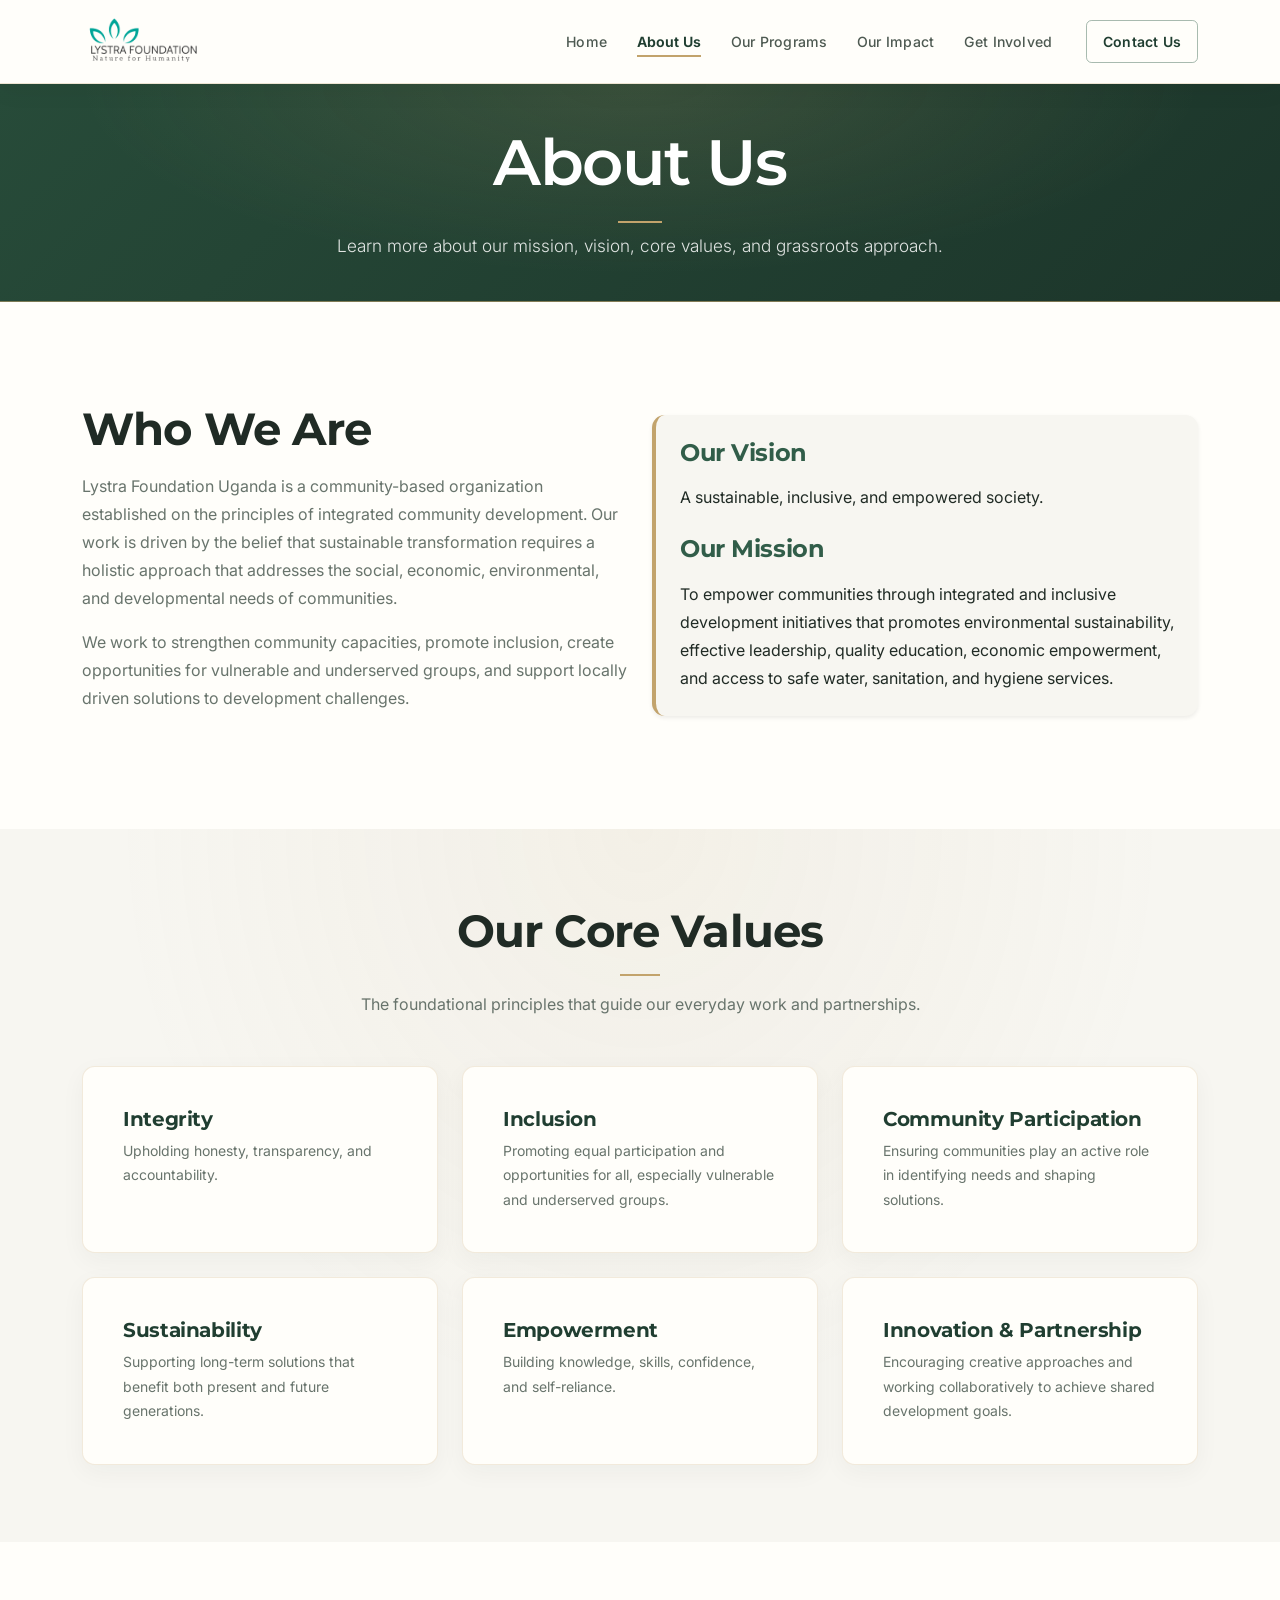
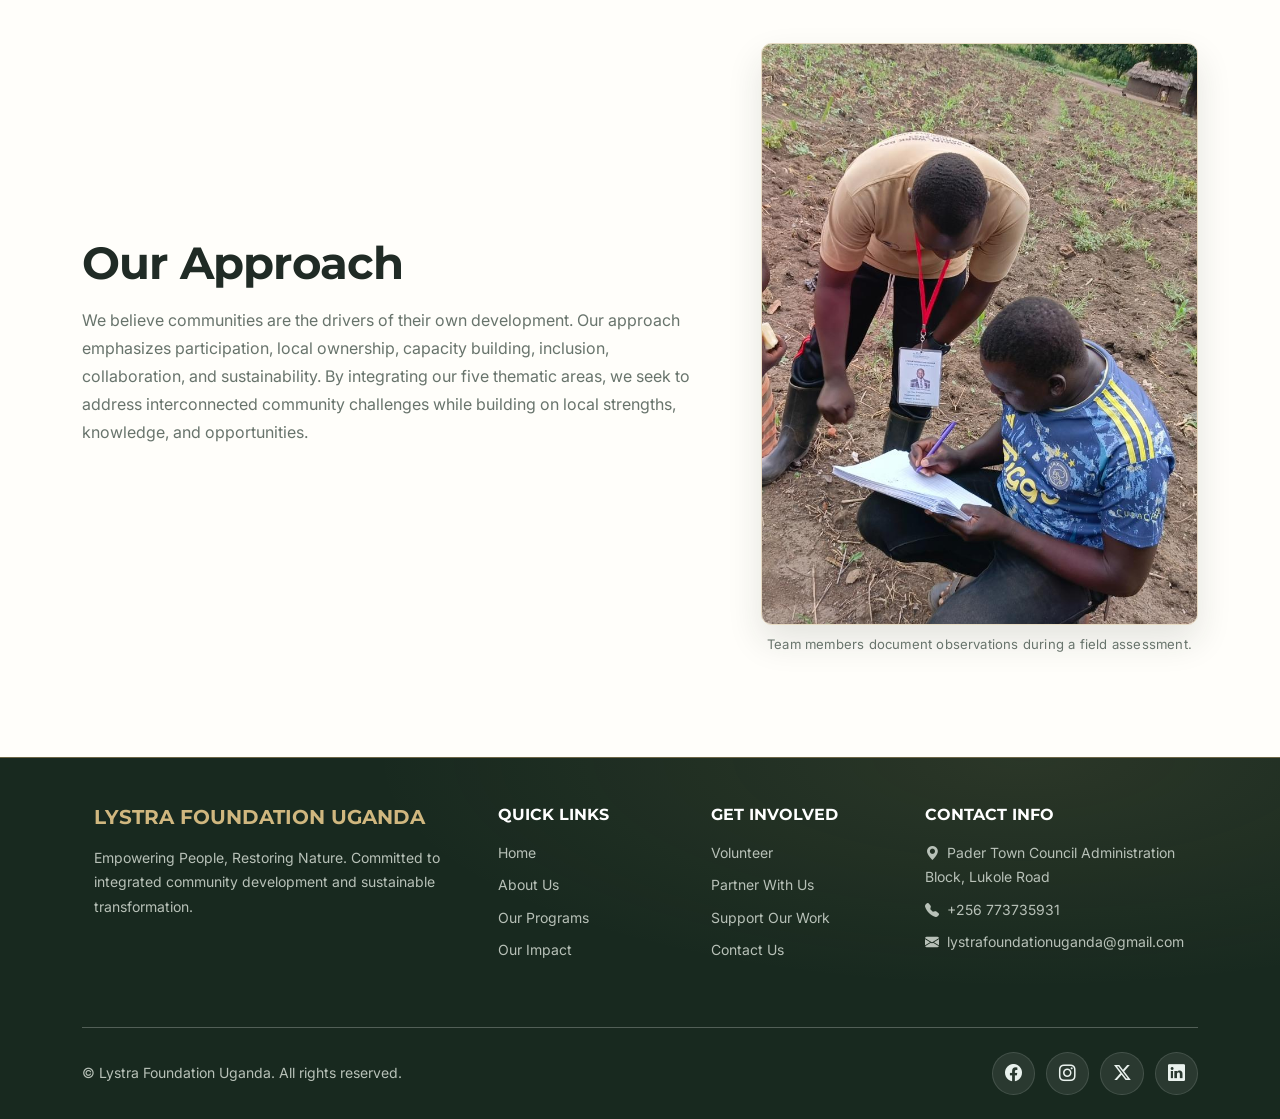
==== commit 8fb53ba2: "Polish site sections and program galleries Co-authored-by: Copilot <223556219+Copilot@users.noreply." ====
--- a/about.html
+++ b/about.html
@@ -9,7 +9,7 @@
     <link href="https://fonts.googleapis.com/css2?family=Inter:wght@400;500;600;700&family=Montserrat:wght@300;400;500;600;700&display=swap" rel="stylesheet">
     <link href="https://cdn.jsdelivr.net/npm/bootstrap@5.3.2/dist/css/bootstrap.min.css" rel="stylesheet">
     <link href="https://cdn.jsdelivr.net/npm/bootstrap-icons@1.11.3/font/bootstrap-icons.min.css" rel="stylesheet">
-    <link rel="stylesheet" href="assets/css/style.css?v=photos-4">
+    <link rel="stylesheet" href="assets/css/style.css?v=luxury-2">
 </head>
 <body>
     <nav class="navbar navbar-expand-lg navbar-light bg-white sticky-top shadow-sm" aria-label="Main navigation">
--- a/assets/css/style.css
+++ b/assets/css/style.css
@@ -1,15 +1,16 @@
 :root {
-    --bs-success: #287a4b;
-    --bs-success-rgb: 40, 122, 75;
-    --bs-light-rgb: 246, 249, 246;
-    --lystra-ink: #1d2b23;
-    --lystra-muted: #66736b;
-    --lystra-green: #287a4b;
-    --lystra-green-dark: #1e603a;
-    --lystra-surface: #f6f9f6;
-    --lystra-border: #e4ebe5;
-    --lystra-radius: 1.1rem;
-    --lystra-shadow: 0 1rem 2.5rem rgba(29, 43, 35, 0.08);
+    --bs-success: #315d49;
+    --bs-success-rgb: 49, 93, 73;
+    --bs-light-rgb: 247, 246, 241;
+    --lystra-ink: #202b25;
+    --lystra-muted: #68746c;
+    --lystra-green: #315d49;
+    --lystra-green-dark: #203e31;
+    --lystra-surface: #f7f6f1;
+    --lystra-border: #e8e4d8;
+    --lystra-gold: #c2a36c;
+    --lystra-radius: 0.8rem;
+    --lystra-shadow: 0 1.25rem 3rem rgba(28, 43, 34, 0.11);
 }
 
 html {
@@ -18,9 +19,9 @@
 
 body {
     color: var(--lystra-ink);
-    background: #fff;
+    background: #fffefa;
     font-family: Inter, -apple-system, BlinkMacSystemFont, "Segoe UI", Roboto, "Helvetica Neue", Arial, sans-serif;
-    line-height: 1.7;
+    line-height: 1.75;
     -webkit-font-smoothing: antialiased;
 }
 
@@ -31,6 +32,14 @@
 
 a {
     text-underline-offset: 0.2em;
+}
+
+a:not(.btn) {
+    transition: color 180ms ease;
+}
+
+a:not(.btn):hover {
+    color: var(--lystra-green-dark);
 }
 
 a:focus-visible,
@@ -50,8 +59,8 @@
 h6 {
     font-family: Montserrat, "Segoe UI", Roboto, Arial, sans-serif;
     color: var(--lystra-ink);
-    line-height: 1.2;
-    letter-spacing: -0.025em;
+    line-height: 1.18;
+    letter-spacing: -0.018em;
 }
 
 .text-muted {
@@ -59,9 +68,12 @@
 }
 
 .navbar {
-    border-bottom: 1px solid rgba(29, 43, 35, 0.07);
-    padding-top: 0.7rem;
-    padding-bottom: 0.7rem;
+    border-bottom: 1px solid rgba(194, 163, 108, 0.28);
+    padding-top: 0.85rem;
+    padding-bottom: 0.85rem;
+    background: rgba(255, 254, 250, 0.97) !important;
+    box-shadow: 0 0.35rem 1.5rem rgba(28, 43, 34, 0.055) !important;
+    backdrop-filter: blur(14px);
 }
 
 .navbar-brand {
@@ -88,26 +100,36 @@
 .navbar .nav-link {
     position: relative;
     padding: 0.6rem 0.75rem !important;
-    border-radius: 0.55rem;
-    color: #4c5b51;
-    font-size: 0.94rem;
-    font-weight: 600;
+    border-radius: 0.25rem;
+    color: #4e5a52;
+    font-size: 0.88rem;
+    font-weight: 500;
+    letter-spacing: 0.015em;
     line-height: 1.35;
     white-space: nowrap;
-    transition: color 160ms ease, background-color 160ms ease, transform 160ms ease;
+    transition: color 180ms ease, background-color 180ms ease;
 }
 
 .navbar .nav-link:hover,
 .navbar .nav-link:focus {
-    color: #fff !important;
-    background-color: var(--lystra-green-dark);
-    transform: translateY(-1px);
+    color: var(--lystra-green-dark) !important;
+    background-color: rgba(49, 93, 73, 0.06);
 }
 
 .navbar .nav-link.active {
-    color: #fff !important;
-    background-color: var(--lystra-green);
-    font-weight: 700;
+    color: var(--lystra-green-dark) !important;
+    background: transparent;
+    font-weight: 650;
+}
+
+.navbar .nav-link.active::after {
+    position: absolute;
+    right: 0.75rem;
+    bottom: 0.25rem;
+    left: 0.75rem;
+    height: 2px;
+    background: var(--lystra-gold);
+    content: "";
 }
 
 .navbar-toggler {
@@ -124,27 +146,36 @@
     min-height: 2.65rem;
     align-items: center;
     justify-content: center;
-    border-color: transparent;
+    border-color: var(--bs-btn-border-color, transparent);
     white-space: nowrap;
 }
 
 .btn {
-    border-radius: 0.7rem;
-    font-weight: 650;
-    transition: transform 160ms ease, box-shadow 160ms ease, background-color 160ms ease;
+    border-radius: 0.35rem;
+    font-weight: 600;
+    letter-spacing: 0.015em;
+    transition: transform 180ms ease, box-shadow 180ms ease, background-color 180ms ease;
 }
 
 .btn-success {
-    --bs-btn-bg: var(--lystra-green);
-    --bs-btn-border-color: var(--lystra-green);
+    --bs-btn-bg: var(--lystra-green-dark);
+    --bs-btn-border-color: var(--lystra-green-dark);
+    --bs-btn-hover-bg: #172f25;
+    --bs-btn-hover-border-color: #172f25;
+    --bs-btn-active-bg: #172f25;
+    --bs-btn-active-border-color: #172f25;
+}
+
+.btn-outline-success {
+    --bs-btn-color: var(--lystra-green-dark);
+    --bs-btn-border-color: rgba(49, 93, 73, 0.42);
     --bs-btn-hover-bg: var(--lystra-green-dark);
     --bs-btn-hover-border-color: var(--lystra-green-dark);
-    --bs-btn-active-bg: var(--lystra-green-dark);
-    --bs-btn-active-border-color: var(--lystra-green-dark);
 }
 
 .btn:hover {
-    transform: translateY(-1px);
+    transform: translateY(-2px);
+    box-shadow: 0 0.55rem 1.2rem rgba(28, 43, 34, 0.15);
 }
 
 body > header.bg-dark,
@@ -155,20 +186,25 @@
 
 body > header.bg-dark {
     display: flex;
-    min-height: clamp(34rem, 72vh, 48rem);
+    min-height: clamp(38rem, 78vh, 54rem);
     align-items: center;
     background-position: center;
 }
 
 .home-hero {
     isolation: isolate;
-    background-color: #17281e;
+    min-height: clamp(30rem, 66vh, 42rem) !important;
+    padding-top: 1rem !important;
+    padding-bottom: 1rem !important;
+    background-color: #18291f;
 }
 
 .home-hero::before {
     position: absolute;
     z-index: 0;
-    background: linear-gradient(90deg, rgba(15, 32, 22, 0.82), rgba(15, 32, 22, 0.48));
+    background:
+        linear-gradient(90deg, rgba(14, 29, 21, 0.82), rgba(14, 29, 21, 0.48)),
+        linear-gradient(0deg, rgba(14, 29, 21, 0.24), transparent 68%);
     content: "";
     inset: 0;
 }
@@ -186,32 +222,57 @@
 .home-hero .container {
     position: relative;
     z-index: 1;
+    padding-top: 1.5rem !important;
+    padding-bottom: 1.5rem !important;
+}
+
+.home-hero .container::before {
+    display: block;
+    width: 3.5rem;
+    height: 2px;
+    margin: 0 auto 1.5rem;
+    background: var(--lystra-gold);
+    content: "";
 }
 
 body > header.bg-dark h1 {
-    max-width: 850px;
+    max-width: 1000px;
     margin-right: auto;
     margin-left: auto;
     color: #fff;
-    font-size: clamp(2.5rem, 6vw, 4.8rem);
-    letter-spacing: -0.055em;
+    font-size: clamp(2.75rem, 5.6vw, 4.75rem);
+    font-weight: 600 !important;
+    letter-spacing: -0.035em;
     text-wrap: balance;
-    text-shadow: 0 2px 24px rgba(0, 0, 0, 0.2);
+    text-shadow: 0 2px 30px rgba(0, 0, 0, 0.28);
 }
 
 body > header.bg-dark p {
-    max-width: 760px;
-    text-shadow: 0 1px 12px rgba(0, 0, 0, 0.25);
+    max-width: 690px;
+    color: rgba(255, 255, 255, 0.9);
+    text-shadow: 0 1px 12px rgba(0, 0, 0, 0.3);
 }
 
 body > header.bg-success {
-    background: linear-gradient(135deg, #287a4b 0%, #1e603a 100%) !important;
+    isolation: isolate;
+    padding-top: 0 !important;
+    padding-bottom: 0 !important;
+    border-bottom: 1px solid rgba(194, 163, 108, 0.55);
+    background:
+        radial-gradient(ellipse at 50% 0%, rgba(194, 163, 108, 0.15), transparent 62%),
+        linear-gradient(135deg, #274b39 0%, #1c352a 100%) !important;
+}
+
+body > header.bg-success .container {
+    padding-top: 2.5rem !important;
+    padding-bottom: 2.5rem !important;
 }
 
 body > header.bg-success h1 {
     color: #fff;
-    font-size: clamp(2.25rem, 5vw, 3.5rem);
-    letter-spacing: -0.045em;
+    font-size: clamp(2.8rem, 5.5vw, 4rem);
+    font-weight: 600 !important;
+    letter-spacing: -0.025em;
 }
 
 body > header.bg-success p {
@@ -219,30 +280,150 @@
     margin-right: auto;
     margin-left: auto;
     color: rgba(255, 255, 255, 0.86);
+    font-size: 1.08rem;
+}
+
+body > header.bg-success h1::after {
+    display: block;
+    width: 2.75rem;
+    height: 2px;
+    margin: 1.25rem auto 0;
+    background: var(--lystra-gold);
+    content: "";
 }
 
 section h2 {
-    font-size: clamp(1.8rem, 3.4vw, 2.55rem);
+    font-size: clamp(2rem, 3.5vw, 2.85rem);
+    font-weight: 600;
+}
+
+section.py-5 {
+    padding-block: clamp(3.25rem, 6vw, 5rem) !important;
 }
 
 section.bg-light {
-    background-color: var(--lystra-surface) !important;
+    background:
+        radial-gradient(ellipse at 50% 0%, rgba(194, 163, 108, 0.08), transparent 58%),
+        var(--lystra-surface) !important;
+}
+
+.container > .text-center.mb-5 {
+    max-width: 48rem;
+    margin-right: auto;
+    margin-left: auto;
+}
+
+.container > .text-center.mb-5 h2 {
+    margin-bottom: 0.85rem;
+}
+
+.container > .text-center.mb-5 h2::after {
+    display: block;
+    width: 2.5rem;
+    height: 2px;
+    margin: 1rem auto 0;
+    background: var(--lystra-gold);
+    content: "";
+}
+
+.container > .text-center.mb-5 p {
+    max-width: 42rem;
+    margin-right: auto;
+    margin-left: auto;
+}
+
+.bg-success {
+    --bs-success-rgb: 49, 93, 73;
+}
+
+section.bg-success {
+    background:
+        radial-gradient(ellipse at 50% 0%, rgba(194, 163, 108, 0.14), transparent 68%),
+        linear-gradient(135deg, #274b39 0%, #1c352a 100%) !important;
+}
+
+section.bg-success h2 {
+    color: #fff;
+}
+
+section.bg-success .lead {
+    color: rgba(255, 255, 255, 0.84);
 }
 
 .card {
+    border: 1px solid rgba(194, 163, 108, 0.22) !important;
     border-radius: var(--lystra-radius);
-    background-color: #fff;
-    box-shadow: 0 0.5rem 1.8rem rgba(29, 43, 35, 0.055) !important;
-    transition: transform 180ms ease, box-shadow 180ms ease;
+    background-color: #fffefa;
+    box-shadow: 0 0.45rem 1.5rem rgba(29, 43, 35, 0.045) !important;
+    transition: transform 220ms ease, box-shadow 220ms ease, border-color 220ms ease;
 }
 
 .card:hover {
-    transform: translateY(-4px);
+    transform: translateY(-5px);
+    border-color: rgba(194, 163, 108, 0.5) !important;
     box-shadow: var(--lystra-shadow) !important;
 }
 
 .card .card-body {
-    padding: 1.15rem;
+    padding: 1.5rem;
+}
+
+.card .card-body p:last-child {
+    margin-bottom: 0;
+}
+
+.card h4,
+.card h5 {
+    color: var(--lystra-green-dark) !important;
+}
+
+.program-area {
+    position: relative;
+    padding: clamp(1.25rem, 3vw, 2.25rem);
+    border: 1px solid rgba(194, 163, 108, 0.3);
+    border-radius: 0.85rem;
+    background:
+        radial-gradient(ellipse at 100% 0%, rgba(194, 163, 108, 0.08), transparent 48%),
+        #fffefa;
+    box-shadow: 0 0.65rem 2rem rgba(29, 43, 35, 0.055);
+}
+
+.program-area h2 {
+    margin-top: 0.35rem;
+}
+
+.program-area ul {
+    padding-left: 1.25rem;
+}
+
+.program-area li::marker {
+    color: var(--lystra-gold);
+}
+
+.program-area .bg-light {
+    border-color: var(--lystra-border) !important;
+    background: rgba(247, 246, 241, 0.8) !important;
+}
+
+.project-gallery {
+    margin-top: 0.25rem;
+}
+
+.project-gallery figure {
+    overflow: hidden;
+    padding: 0.75rem 0.75rem 0.9rem;
+    border: 1px solid rgba(194, 163, 108, 0.25);
+    border-radius: 0.75rem;
+    background: #fffefa;
+    box-shadow: 0 0.5rem 1.5rem rgba(29, 43, 35, 0.055);
+}
+
+.project-gallery .story-photo {
+    transition: transform 350ms ease;
+}
+
+.project-gallery figure:hover .story-photo {
+    transform: scale(1.015);
 }
 
 .rounded-3 {
@@ -255,7 +436,9 @@
     aspect-ratio: 16 / 10;
     height: 20rem;
     margin-inline: auto;
-    border-radius: var(--lystra-radius);
+    border: 1px solid rgba(194, 163, 108, 0.38);
+    border-radius: 0.65rem;
+    box-shadow: 0 1rem 2.2rem rgba(29, 43, 35, 0.12);
     object-fit: cover;
 }
 
@@ -271,6 +454,9 @@
 
 .story-photo + figcaption {
     text-align: center;
+    color: var(--lystra-muted);
+    font-size: 0.82rem;
+    letter-spacing: 0.015em;
 }
 
 .impact-photo {
@@ -278,37 +464,58 @@
     width: 100%;
     height: clamp(24rem, 45vw, 32rem);
     margin-inline: auto;
-    border-radius: var(--lystra-radius);
+    border: 1px solid rgba(194, 163, 108, 0.45);
+    border-radius: 0.75rem;
+    box-shadow: var(--lystra-shadow);
     object-fit: cover;
     object-position: center 34%;
 }
 
+.impact-figure {
+    padding: 0.75rem;
+    border: 1px solid rgba(194, 163, 108, 0.28);
+    border-radius: 0.9rem;
+    background: #fffefa;
+    box-shadow: 0 0.75rem 2rem rgba(29, 43, 35, 0.07);
+}
+
+.impact-figure figcaption {
+    padding: 0.25rem 0.35rem 0;
+    text-align: center;
+}
+
 .border-start.border-4.border-success {
-    border-left-color: var(--lystra-green) !important;
+    border-left-color: var(--lystra-gold) !important;
 }
 
 .badge.bg-success {
     border-radius: 999px;
     padding: 0.48rem 0.75rem;
-    font-weight: 650;
-    letter-spacing: 0.015em;
+    background-color: #e9eee8 !important;
+    color: var(--lystra-green-dark) !important;
+    font-size: 0.72rem;
+    font-weight: 700;
+    letter-spacing: 0.075em;
+    text-transform: uppercase;
 }
 
 .form-label {
     color: var(--lystra-ink);
     font-weight: 600;
+    font-size: 0.92rem;
 }
 
 .form-control {
     min-height: 3rem;
-    border-color: #dce5dd;
-    border-radius: 0.7rem;
+    border-color: #dedfd5;
+    border-radius: 0.4rem;
+    background-color: #fffefa;
     color: var(--lystra-ink);
 }
 
 .form-control:focus {
-    border-color: rgba(40, 122, 75, 0.65);
-    box-shadow: 0 0 0 0.22rem rgba(40, 122, 75, 0.12);
+    border-color: rgba(49, 93, 73, 0.65);
+    box-shadow: 0 0 0 0.22rem rgba(49, 93, 73, 0.12);
 }
 
 textarea.form-control {
@@ -316,7 +523,10 @@
 }
 
 footer.bg-dark {
-    background: #17281e !important;
+    background:
+        radial-gradient(ellipse at 80% 0%, rgba(194, 163, 108, 0.11), transparent 45%),
+        #18291f !important;
+    border-top: 1px solid rgba(194, 163, 108, 0.5);
 }
 
 footer h5,
@@ -326,11 +536,11 @@
 }
 
 footer .text-success {
-    color: #8ed1a3 !important;
+    color: #d0b77f !important;
 }
 
 footer .text-muted {
-    color: #b5c2b8 !important;
+    color: #b8c1b8 !important;
 }
 
 footer a {
@@ -391,6 +601,12 @@
         padding: 0.7rem 0.75rem !important;
     }
 
+    .navbar .nav-link.active::after {
+        right: auto;
+        bottom: 0.3rem;
+        width: 2.25rem;
+    }
+
     .navbar-nav .btn {
         width: 100%;
         margin-top: 0.35rem;
@@ -398,7 +614,7 @@
     }
 
     body > header.bg-dark {
-        min-height: 36rem;
+        min-height: 32rem;
     }
 }
 
@@ -407,13 +623,29 @@
         height: 3rem;
     }
 
+    .home-hero {
+        min-height: 0 !important;
+    }
+
+    .row.g-5 {
+        --bs-gutter-x: 1.5rem;
+    }
+
     body > header.bg-dark {
         min-height: 34rem;
     }
 
     body > header.bg-dark .container {
-        padding-top: 3rem !important;
-        padding-bottom: 3rem !important;
+        padding-top: 1.25rem !important;
+        padding-bottom: 1.25rem !important;
+    }
+
+    body > header.bg-dark h1 {
+        font-size: clamp(2.4rem, 9vw, 3.25rem);
+    }
+
+    body > header.bg-dark p {
+        font-size: 1rem;
     }
 
     body > header.bg-dark .d-flex {
@@ -423,6 +655,23 @@
 
     body > header.bg-dark .d-flex .btn {
         width: min(100%, 18rem);
+    }
+
+    body > header.bg-success .container {
+        padding-top: 1.75rem !important;
+        padding-bottom: 1.75rem !important;
+    }
+
+    .card .card-body {
+        padding: 1.25rem;
+    }
+
+    .program-area {
+        padding: 1.2rem;
+    }
+
+    .project-gallery figure {
+        padding: 0.6rem 0.6rem 0.8rem;
     }
 
     footer .container {
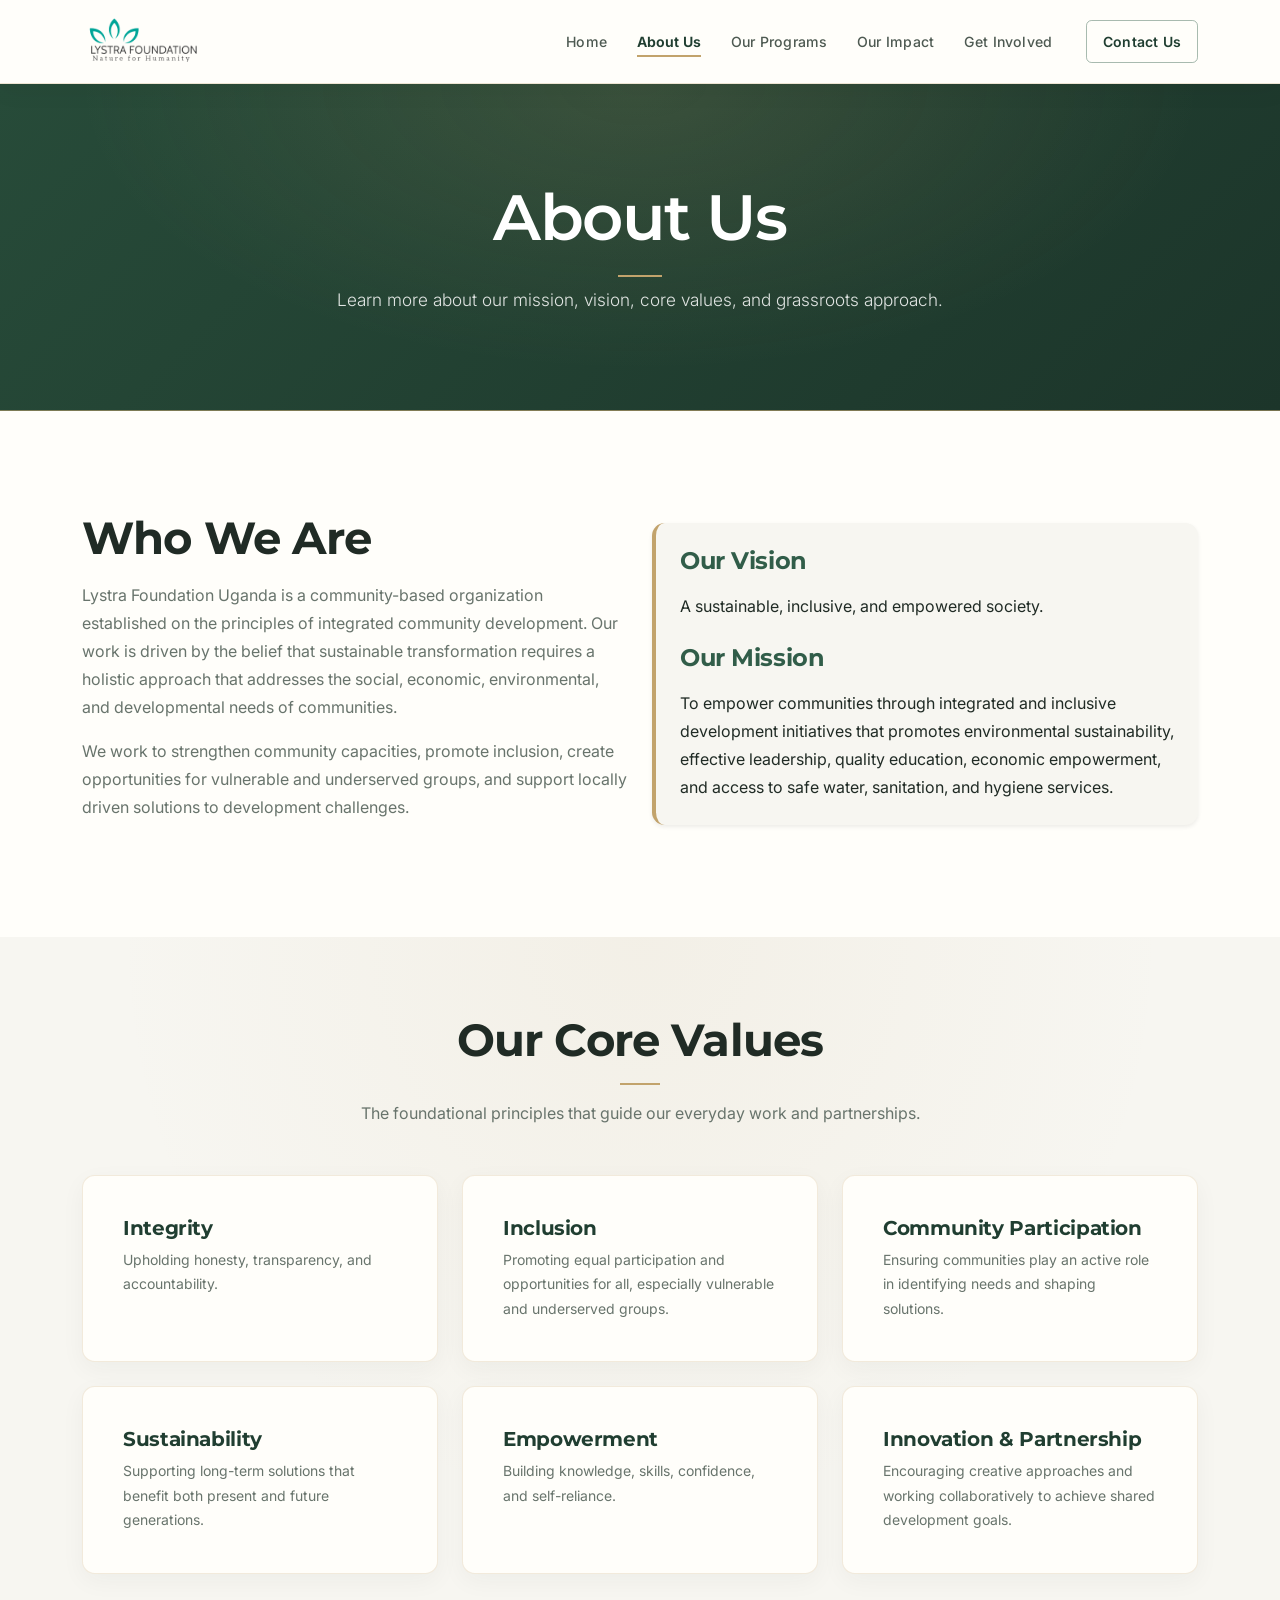
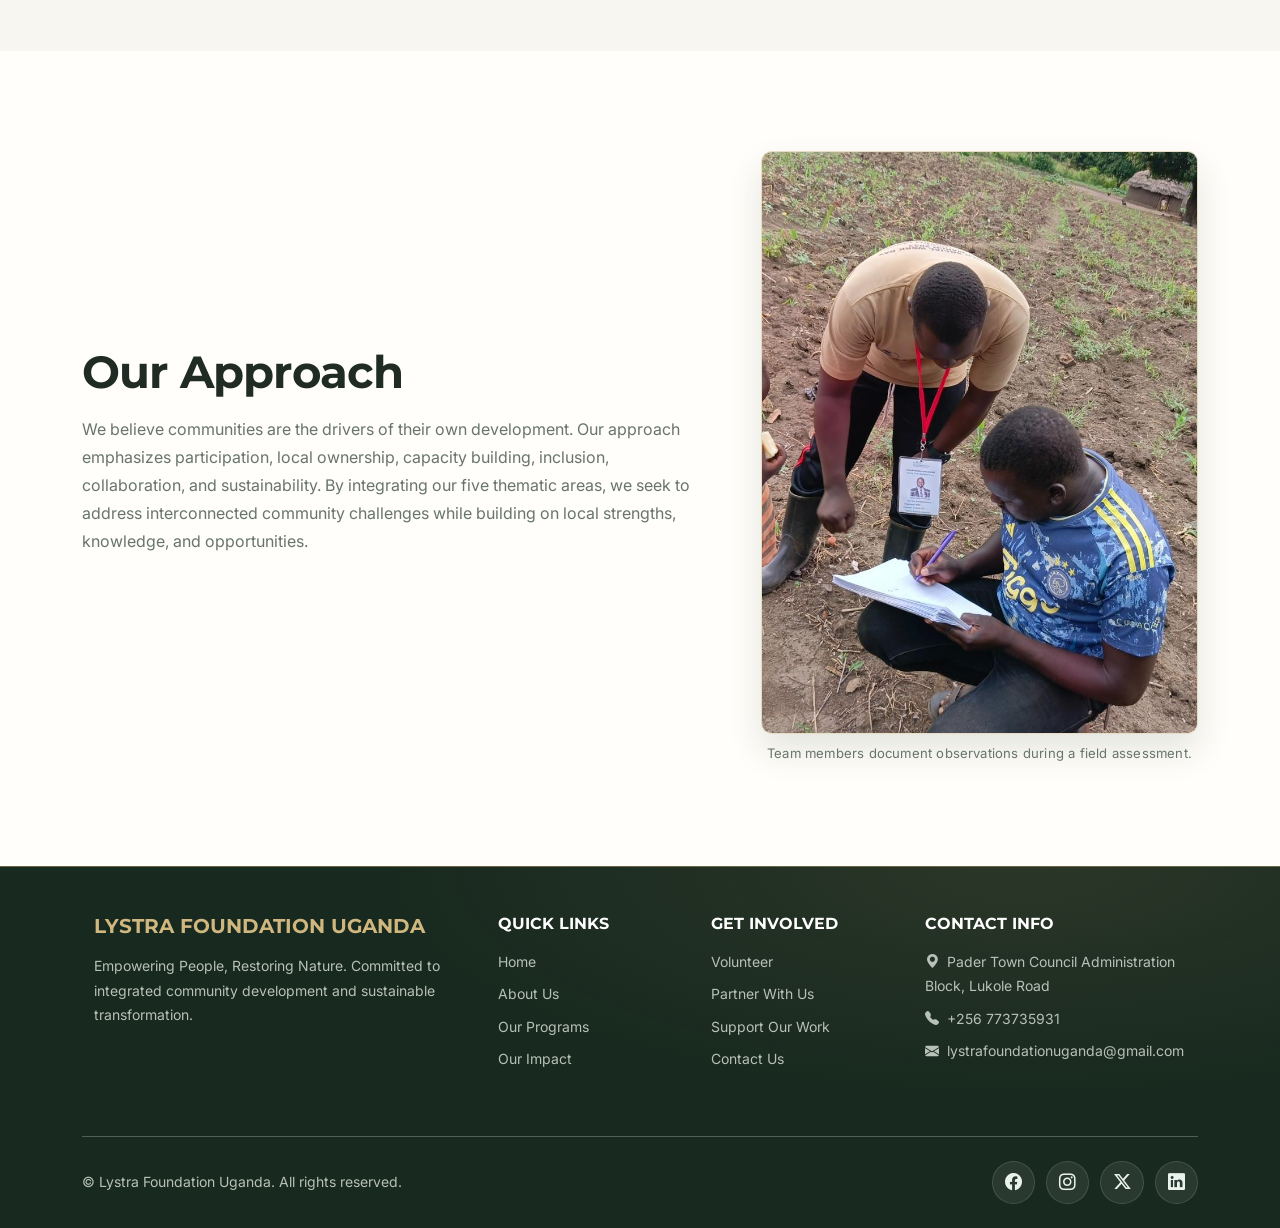
==== commit 5456b792: "Increase page header heights by 50 percent Co-authored-by: Copilot <223556219+Copilot@users.noreply." ====
--- a/about.html
+++ b/about.html
@@ -9,7 +9,7 @@
     <link href="https://fonts.googleapis.com/css2?family=Inter:wght@400;500;600;700&family=Montserrat:wght@300;400;500;600;700&display=swap" rel="stylesheet">
     <link href="https://cdn.jsdelivr.net/npm/bootstrap@5.3.2/dist/css/bootstrap.min.css" rel="stylesheet">
     <link href="https://cdn.jsdelivr.net/npm/bootstrap-icons@1.11.3/font/bootstrap-icons.min.css" rel="stylesheet">
-    <link rel="stylesheet" href="assets/css/style.css?v=luxury-2">
+    <link rel="stylesheet" href="assets/css/style.css?v=luxury-3">
 </head>
 <body>
     <nav class="navbar navbar-expand-lg navbar-light bg-white sticky-top shadow-sm" aria-label="Main navigation">
--- a/assets/css/style.css
+++ b/assets/css/style.css
@@ -193,7 +193,7 @@
 
 .home-hero {
     isolation: isolate;
-    min-height: clamp(30rem, 66vh, 42rem) !important;
+    min-height: clamp(45rem, 99vh, 63rem) !important;
     padding-top: 1rem !important;
     padding-bottom: 1rem !important;
     background-color: #18291f;
@@ -264,8 +264,8 @@
 }
 
 body > header.bg-success .container {
-    padding-top: 2.5rem !important;
-    padding-bottom: 2.5rem !important;
+    padding-top: 5.9rem !important;
+    padding-bottom: 5.9rem !important;
 }
 
 body > header.bg-success h1 {
@@ -624,7 +624,7 @@
     }
 
     .home-hero {
-        min-height: 0 !important;
+        min-height: 49.5rem !important;
     }
 
     .row.g-5 {
@@ -658,8 +658,8 @@
     }
 
     body > header.bg-success .container {
-        padding-top: 1.75rem !important;
-        padding-bottom: 1.75rem !important;
+        padding-top: 5rem !important;
+        padding-bottom: 5rem !important;
     }
 
     .card .card-body {
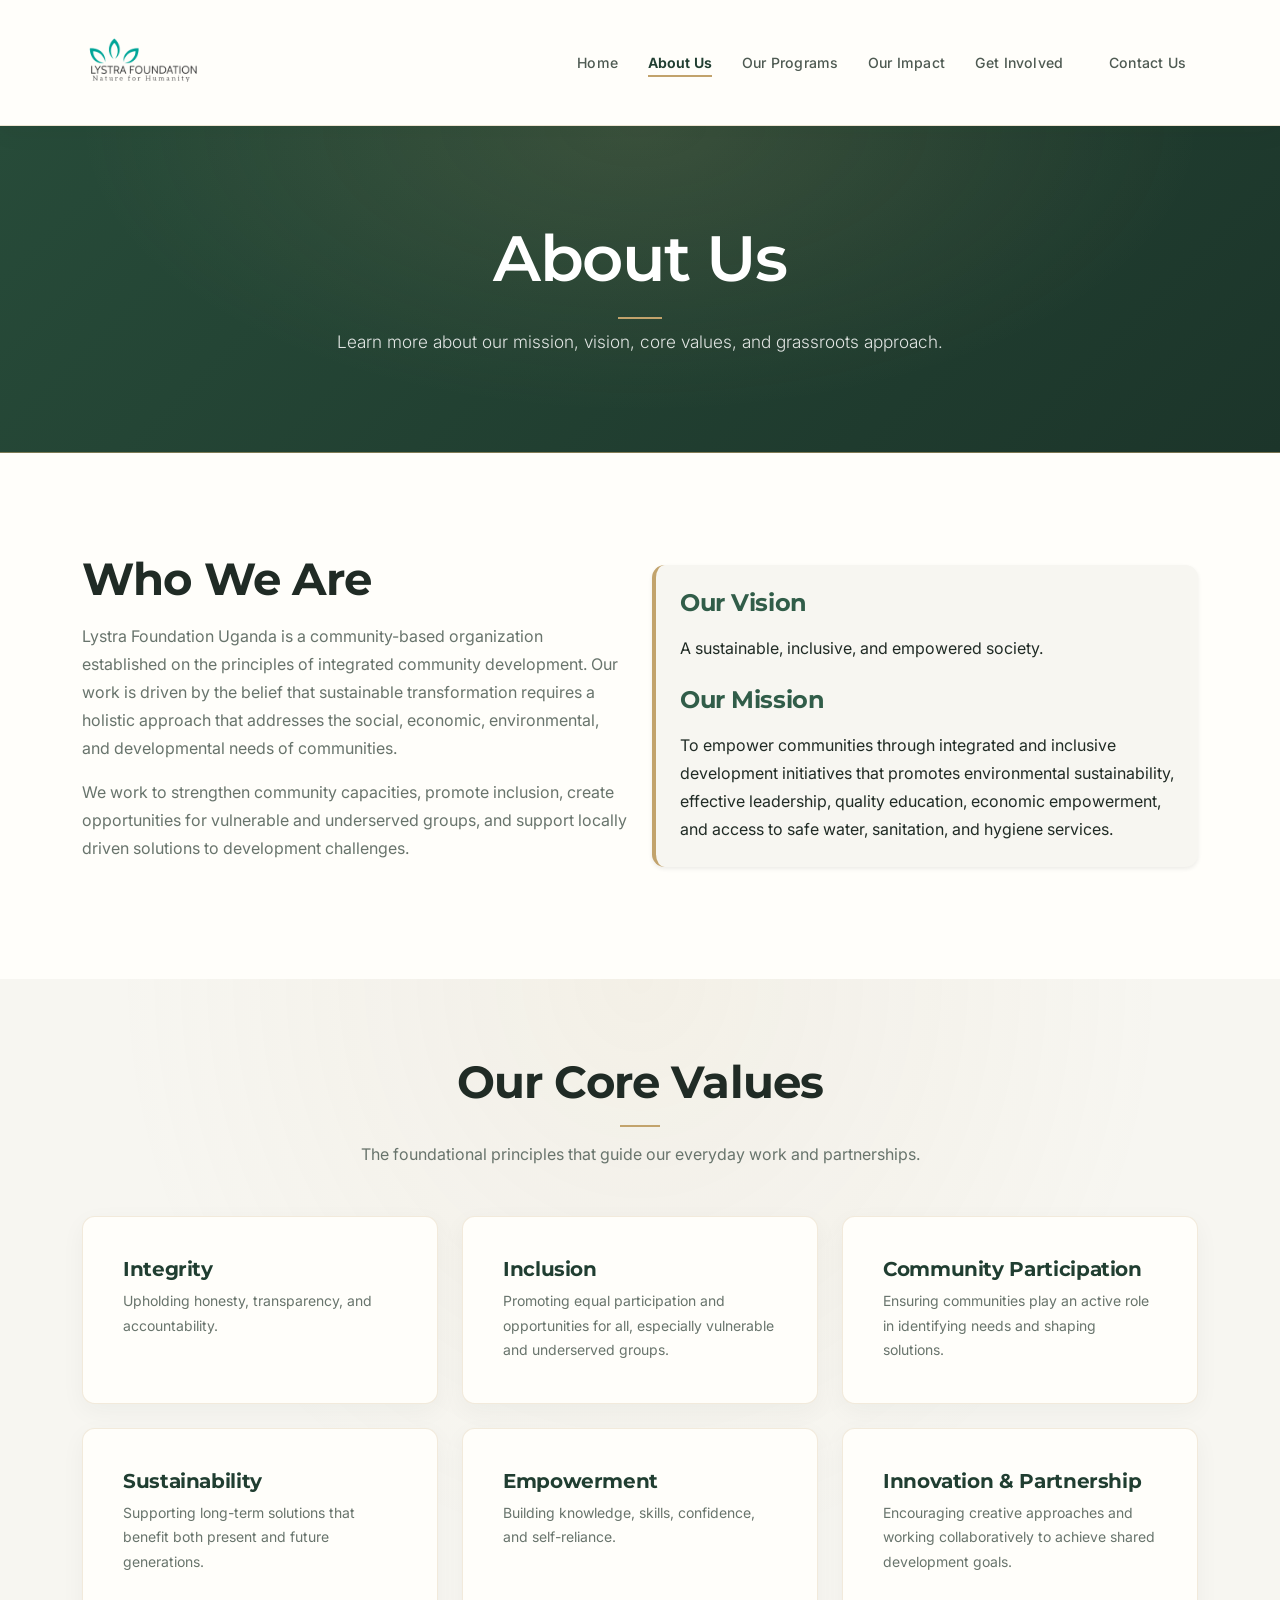
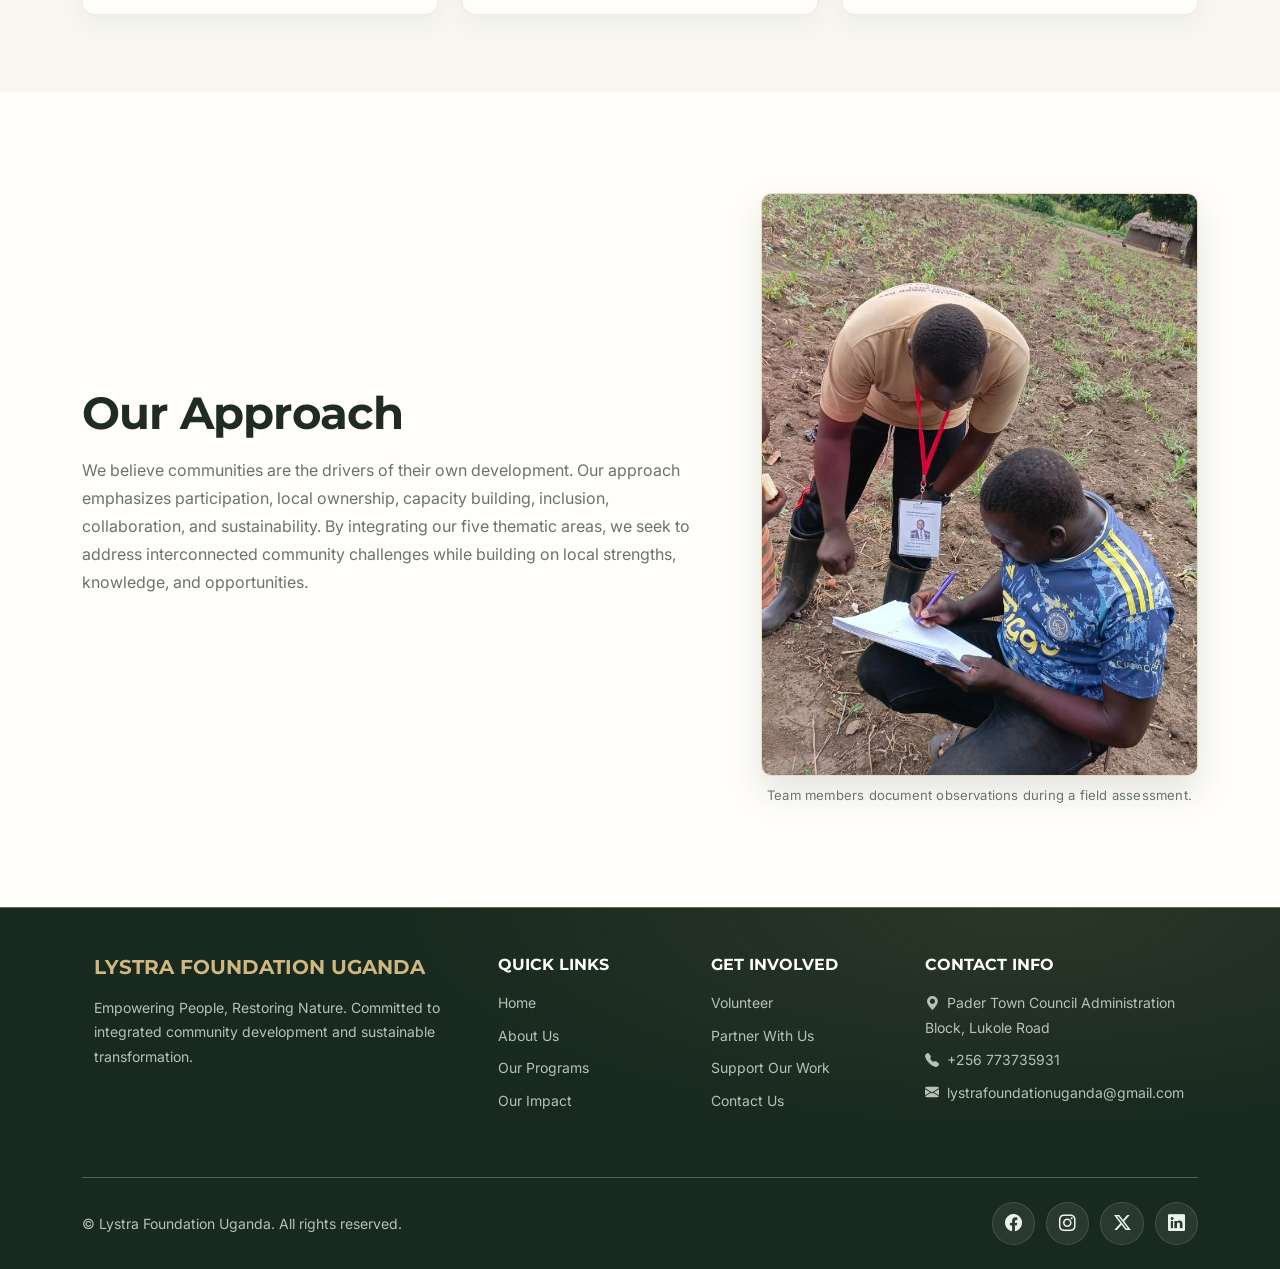
==== commit 1b79588a: "Update navigation styling and header spacing Co-authored-by: Copilot <223556219+Copilot@users.norepl" ====
--- a/about.html
+++ b/about.html
@@ -27,7 +27,7 @@
                     <li class="nav-item"><a class="nav-link" href="programs.html">Our Programs</a></li>
                     <li class="nav-item"><a class="nav-link" href="impact.html">Our Impact</a></li>
                     <li class="nav-item"><a class="nav-link" href="get-involved.html">Get Involved</a></li>
-                    <li class="nav-item ms-lg-3"><a class="btn btn-outline-success btn-sm px-3" href="contact.html">Contact Us</a></li>
+                    <li class="nav-item ms-lg-3"><a class="nav-link" href="contact.html">Contact Us</a></li>
                 </ul>
             </div>
         </div>
--- a/assets/css/style.css
+++ b/assets/css/style.css
@@ -1,3 +1,6 @@
+/* ==========================================================
+   Theme tokens and base page setup
+   ========================================================== */
 :root {
     --bs-success: #315d49;
     --bs-success-rgb: 49, 93, 73;
@@ -67,10 +70,13 @@
     color: var(--lystra-muted) !important;
 }
 
+/* ==========================================================
+   Header navigation and branding
+   ========================================================== */
 .navbar {
     border-bottom: 1px solid rgba(194, 163, 108, 0.28);
-    padding-top: 0.85rem;
-    padding-bottom: 0.85rem;
+    padding-top: 2.15rem;
+    padding-bottom: 2.15rem;
     background: rgba(255, 254, 250, 0.97) !important;
     box-shadow: 0 0.35rem 1.5rem rgba(28, 43, 34, 0.055) !important;
     backdrop-filter: blur(14px);
@@ -141,6 +147,9 @@
     box-shadow: 0 0 0 0.2rem rgba(40, 122, 75, 0.14);
 }
 
+/* ==========================================================
+   Main hero banner layout
+   ========================================================== */
 .navbar-nav .btn {
     display: inline-flex;
     min-height: 2.65rem;
@@ -178,6 +187,12 @@
     box-shadow: 0 0.55rem 1.2rem rgba(28, 43, 34, 0.15);
 }
 
+/* ==========================================================
+   Hero banners and section headings
+   ========================================================== */
+/* ==========================================================
+   Standard page header banners
+   ========================================================== */
 body > header.bg-dark,
 body > header.bg-success {
     position: relative;
@@ -191,6 +206,9 @@
     background-position: center;
 }
 
+/* ==========================================================
+   Homepage hero header
+   ========================================================== */
 .home-hero {
     isolation: isolate;
     min-height: clamp(45rem, 99vh, 63rem) !important;
@@ -297,6 +315,9 @@
     font-weight: 600;
 }
 
+/* ==========================================================
+   Cards, program sections, and gallery layout
+   ========================================================== */
 section.py-5 {
     padding-block: clamp(3.25rem, 6vw, 5rem) !important;
 }
@@ -499,6 +520,9 @@
     text-transform: uppercase;
 }
 
+/* ==========================================================
+   Forms, footer, and responsive behavior
+   ========================================================== */
 .form-label {
     color: var(--lystra-ink);
     font-weight: 600;
